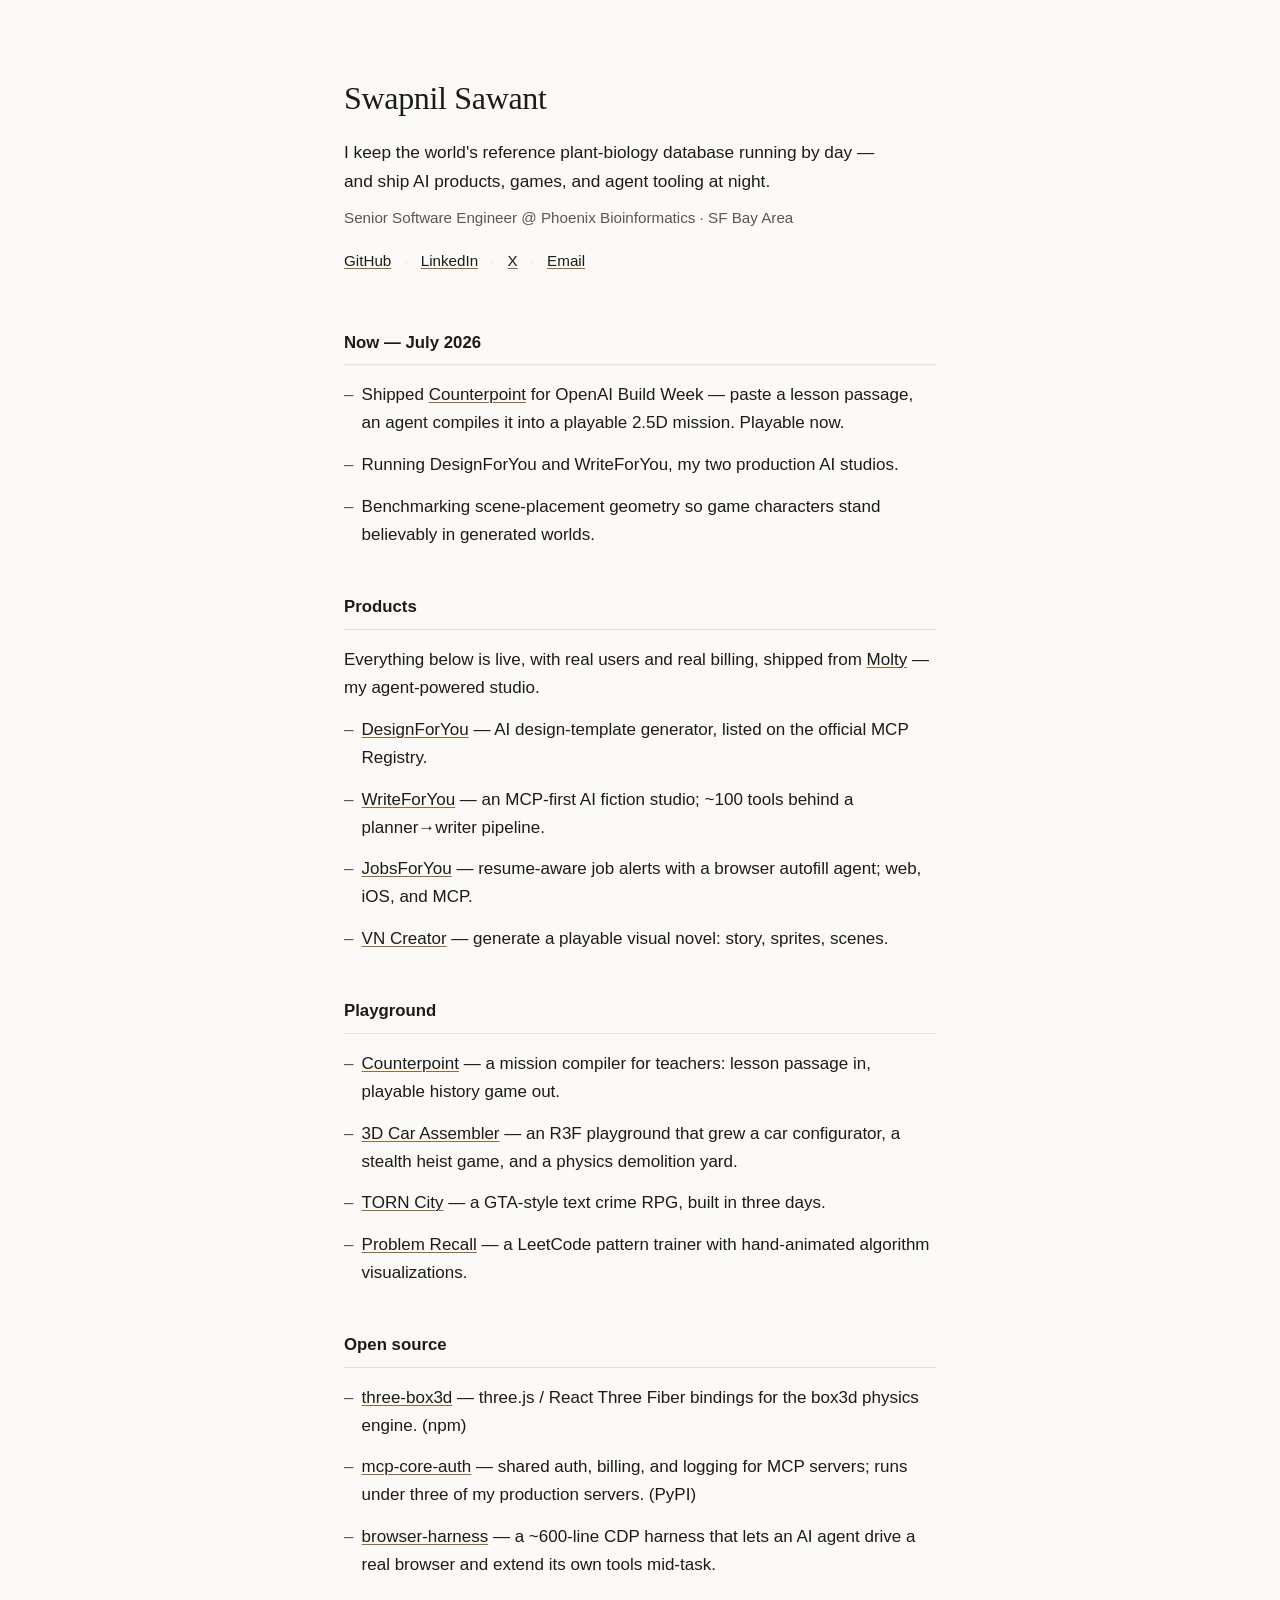
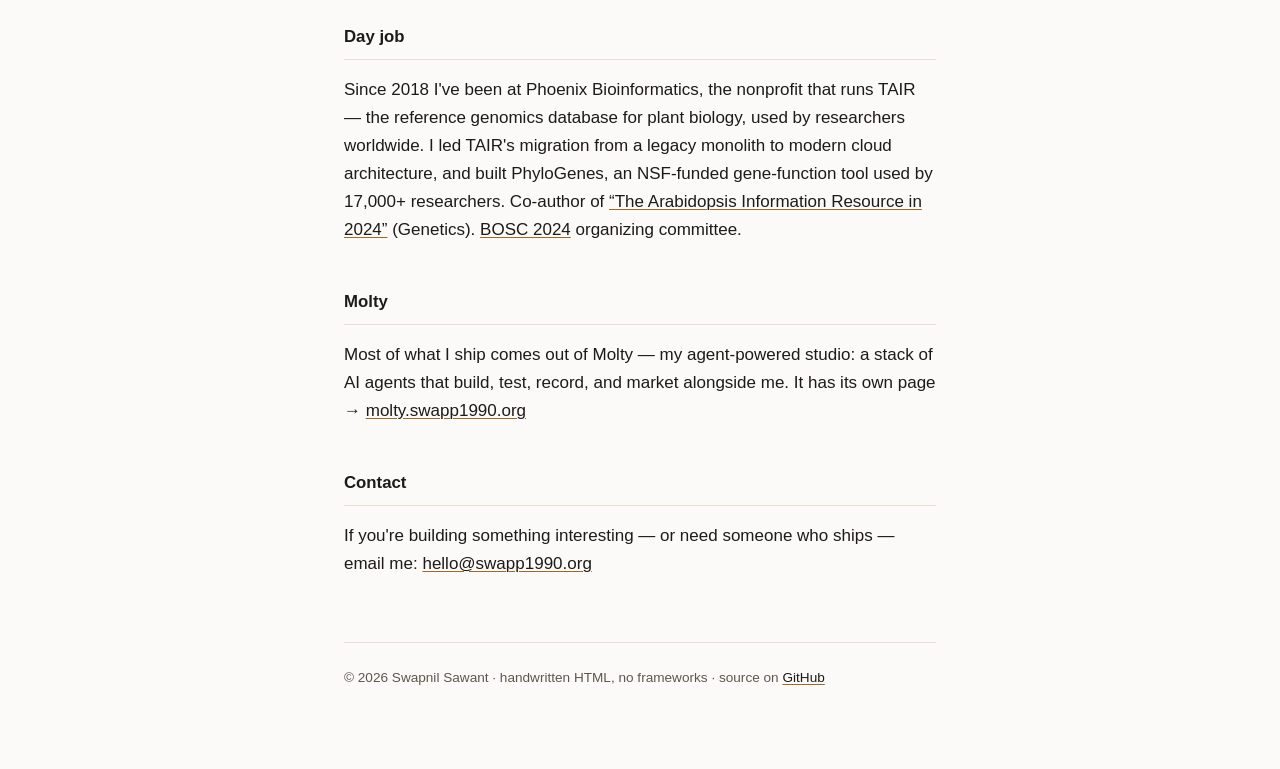
==== index.html @ c8819be8 "fill repo url" ====
<!DOCTYPE html>
<html lang="en">
<head>
<meta charset="UTF-8">
<meta name="viewport" content="width=device-width, initial-scale=1">
<title>Swapnil Sawant</title>
<meta name="description" content="Swapnil Sawant — Senior Software Engineer at Phoenix Bioinformatics. Ships AI products, games, and agent tooling at night.">
<link rel="icon" href="favicon.svg" type="image/svg+xml">
<link rel="stylesheet" href="style.css">
</head>
<body>
<div class="wrap">

<header>
  <h1>Swapnil Sawant</h1>
  <p class="tagline">I keep the world's reference plant-biology database running by day — and ship AI products, games, and agent tooling at night.</p>
  <p class="meta">Senior Software Engineer @ Phoenix Bioinformatics &middot; SF Bay Area</p>
  <nav class="links" aria-label="Profiles">
    <a href="https://github.com/swapp1990" target="_blank" rel="noopener">GitHub</a>
    <span class="sep">&middot;</span>
    <a href="https://linkedin.com/in/swapnil-sawant-b038b480" target="_blank" rel="noopener">LinkedIn</a>
    <span class="sep">&middot;</span>
    <a href="https://x.com/swapp19902" target="_blank" rel="noopener">X</a>
    <span class="sep">&middot;</span>
    <a href="mailto:hello@swapp1990.org">Email</a>
  </nav>
</header>

<main>

<section id="now">
  <h2>Now — July 2026</h2>
  <ul>
    <li>Shipped <a href="https://cars.swapp1990.org/codex/" target="_blank" rel="noopener">Counterpoint</a> for OpenAI Build Week — paste a lesson passage, an agent compiles it into a playable 2.5D mission. Playable now.</li>
    <li>Running DesignForYou and WriteForYou, my two production AI studios.</li>
    <li>Benchmarking scene-placement geometry so game characters stand believably in generated worlds.</li>
  </ul>
</section>

<section id="products">
  <h2>Products</h2>
  <p>Everything below is live, with real users and real billing, shipped from <a href="https://molty.swapp1990.org" target="_blank" rel="noopener">Molty</a> — my agent-powered studio.</p>
  <ul>
    <li><a href="https://designforyou.swapp1990.org" target="_blank" rel="noopener">DesignForYou</a> — AI design-template generator, listed on the official MCP Registry.</li>
    <li><a href="https://writer.swapp1990.org" target="_blank" rel="noopener">WriteForYou</a> — an MCP-first AI fiction studio; ~100 tools behind a planner&rarr;writer pipeline.</li>
    <li><a href="https://jobalerts.swapp1990.org" target="_blank" rel="noopener">JobsForYou</a> — resume-aware job alerts with a browser autofill agent; web, iOS, and MCP.</li>
    <li><a href="https://vncreator.swapp1990.org" target="_blank" rel="noopener">VN Creator</a> — generate a playable visual novel: story, sprites, scenes.</li>
  </ul>
</section>

<section id="playground">
  <h2>Playground</h2>
  <ul>
    <li><a href="https://cars.swapp1990.org/codex/" target="_blank" rel="noopener">Counterpoint</a> — a mission compiler for teachers: lesson passage in, playable history game out.</li>
    <li><a href="https://cars.swapp1990.org" target="_blank" rel="noopener">3D Car Assembler</a> — an R3F playground that grew a car configurator, a stealth heist game, and a physics demolition yard.</li>
    <li><a href="https://gta.swapp1990.org" target="_blank" rel="noopener">TORN City</a> — a GTA-style text crime RPG, built in three days.</li>
    <li><a href="https://leetcode.swapp1990.org" target="_blank" rel="noopener">Problem Recall</a> — a LeetCode pattern trainer with hand-animated algorithm visualizations.</li>
  </ul>
</section>

<section id="open-source">
  <h2>Open source</h2>
  <ul>
    <li><a href="https://www.npmjs.com/package/three-box3d" target="_blank" rel="noopener">three-box3d</a> — three.js / React Three Fiber bindings for the box3d physics engine. (npm)</li>
    <li><a href="https://pypi.org/project/mcp-core-auth/" target="_blank" rel="noopener">mcp-core-auth</a> — shared auth, billing, and logging for MCP servers; runs under three of my production servers. (PyPI)</li>
    <li><a href="https://github.com/swapp1990/browser-harness" target="_blank" rel="noopener">browser-harness</a> — a ~600-line CDP harness that lets an AI agent drive a real browser and extend its own tools mid-task.</li>
  </ul>
</section>

<section id="day-job">
  <h2>Day job</h2>
  <p>Since 2018 I've been at Phoenix Bioinformatics, the nonprofit that runs TAIR — the reference genomics database for plant biology, used by researchers worldwide. I led TAIR's migration from a legacy monolith to modern cloud architecture, and built PhyloGenes, an NSF-funded gene-function tool used by 17,000+ researchers. Co-author of <a href="https://pmc.ncbi.nlm.nih.gov/articles/PMC11075553/" target="_blank" rel="noopener">&ldquo;The Arabidopsis Information Resource in 2024&rdquo;</a> (Genetics). <a href="https://www.open-bio.org/events/bosc-2024/" target="_blank" rel="noopener">BOSC 2024</a> organizing committee.</p>
</section>

<section id="molty">
  <h2>Molty</h2>
  <p>Most of what I ship comes out of Molty — my agent-powered studio: a stack of AI agents that build, test, record, and market alongside me. It has its own page &rarr; <a href="https://molty.swapp1990.org" target="_blank" rel="noopener">molty.swapp1990.org</a></p>
</section>

<section id="contact">
  <h2>Contact</h2>
  <p>If you're building something interesting — or need someone who ships — email me: <a href="mailto:hello@swapp1990.org">hello@swapp1990.org</a></p>
</section>

</main>

<footer>
  <p>&copy; 2026 Swapnil Sawant &middot; handwritten HTML, no frameworks &middot; source on <a href="https://github.com/swapp1990/swapp1990-site" target="_blank" rel="noopener">GitHub</a></p>
</footer>

</div>
</body>
</html>
---- style.css ----
:root {
  --bg: #fbfaf8;
  --fg: #1d1b18;
  --fg-muted: #5c574e;
  --accent: #9a6a2c;
  --border: #e5e0d8;
  --serif: "Iowan Old Style", "Palatino Linotype", Palatino, Georgia, "Times New Roman", serif;
  --sans: -apple-system, BlinkMacSystemFont, "Segoe UI", Roboto, Helvetica, Arial, sans-serif;
}

@media (prefers-color-scheme: dark) {
  :root {
    --bg: #16140f;
    --fg: #e9e4da;
    --fg-muted: #a49b8c;
    --accent: #d9a55d;
    --border: #322d24;
  }
}

* {
  box-sizing: border-box;
}

html {
  color-scheme: light dark;
}

body {
  margin: 0;
  background: var(--bg);
  color: var(--fg);
  font-family: var(--sans);
  font-size: 17px;
  line-height: 1.65;
  -webkit-font-smoothing: antialiased;
  text-rendering: optimizeLegibility;
}

.wrap {
  max-width: 40rem;
  margin: 0 auto;
  padding: 4.5rem 1.5rem 5rem;
}

header {
  margin-bottom: 3.5rem;
}

h1 {
  font-family: var(--serif);
  font-weight: 500;
  font-size: 2rem;
  letter-spacing: -0.01em;
  margin: 0 0 0.85rem;
}

.tagline {
  font-size: 1.08rem;
  color: var(--fg);
  margin: 0 0 0.6rem;
  max-width: 34rem;
}

.meta {
  color: var(--fg-muted);
  font-size: 0.95rem;
  margin: 0 0 1.1rem;
}

nav.links {
  font-size: 0.95rem;
}

nav.links .sep {
  color: var(--border);
  margin: 0 0.55em;
}

h2 {
  font-size: 1.05rem;
  font-weight: 600;
  margin: 0 0 1rem;
  padding-bottom: 0.5rem;
  border-bottom: 1px solid var(--border);
}

section {
  margin-bottom: 2.75rem;
}

section p {
  margin: 0 0 0.9rem;
}

section p:last-child {
  margin-bottom: 0;
}

ul {
  margin: 0;
  padding: 0;
  list-style: none;
}

li {
  margin-bottom: 0.85rem;
  padding-left: 1.1rem;
  position: relative;
}

li::before {
  content: "\2013";
  position: absolute;
  left: 0;
  color: var(--fg-muted);
}

li:last-child {
  margin-bottom: 0;
}

a {
  color: var(--fg);
  text-decoration: underline;
  text-decoration-color: var(--accent);
  text-decoration-thickness: 1px;
  text-underline-offset: 2px;
}

a:hover,
a:focus {
  color: var(--accent);
}

a.placeholder {
  color: var(--fg-muted);
  text-decoration: underline dashed var(--fg-muted);
  text-underline-offset: 2px;
  cursor: help;
}

a.placeholder:hover {
  color: var(--accent);
  text-decoration-color: var(--accent);
}

footer {
  margin-top: 4rem;
  padding-top: 1.5rem;
  border-top: 1px solid var(--border);
  color: var(--fg-muted);
  font-size: 0.85rem;
}

footer p {
  margin: 0;
}

@media (max-width: 480px) {
  .wrap {
    padding: 3rem 1.25rem 3.5rem;
  }
  h1 {
    font-size: 1.7rem;
  }
  body {
    font-size: 16px;
  }
}
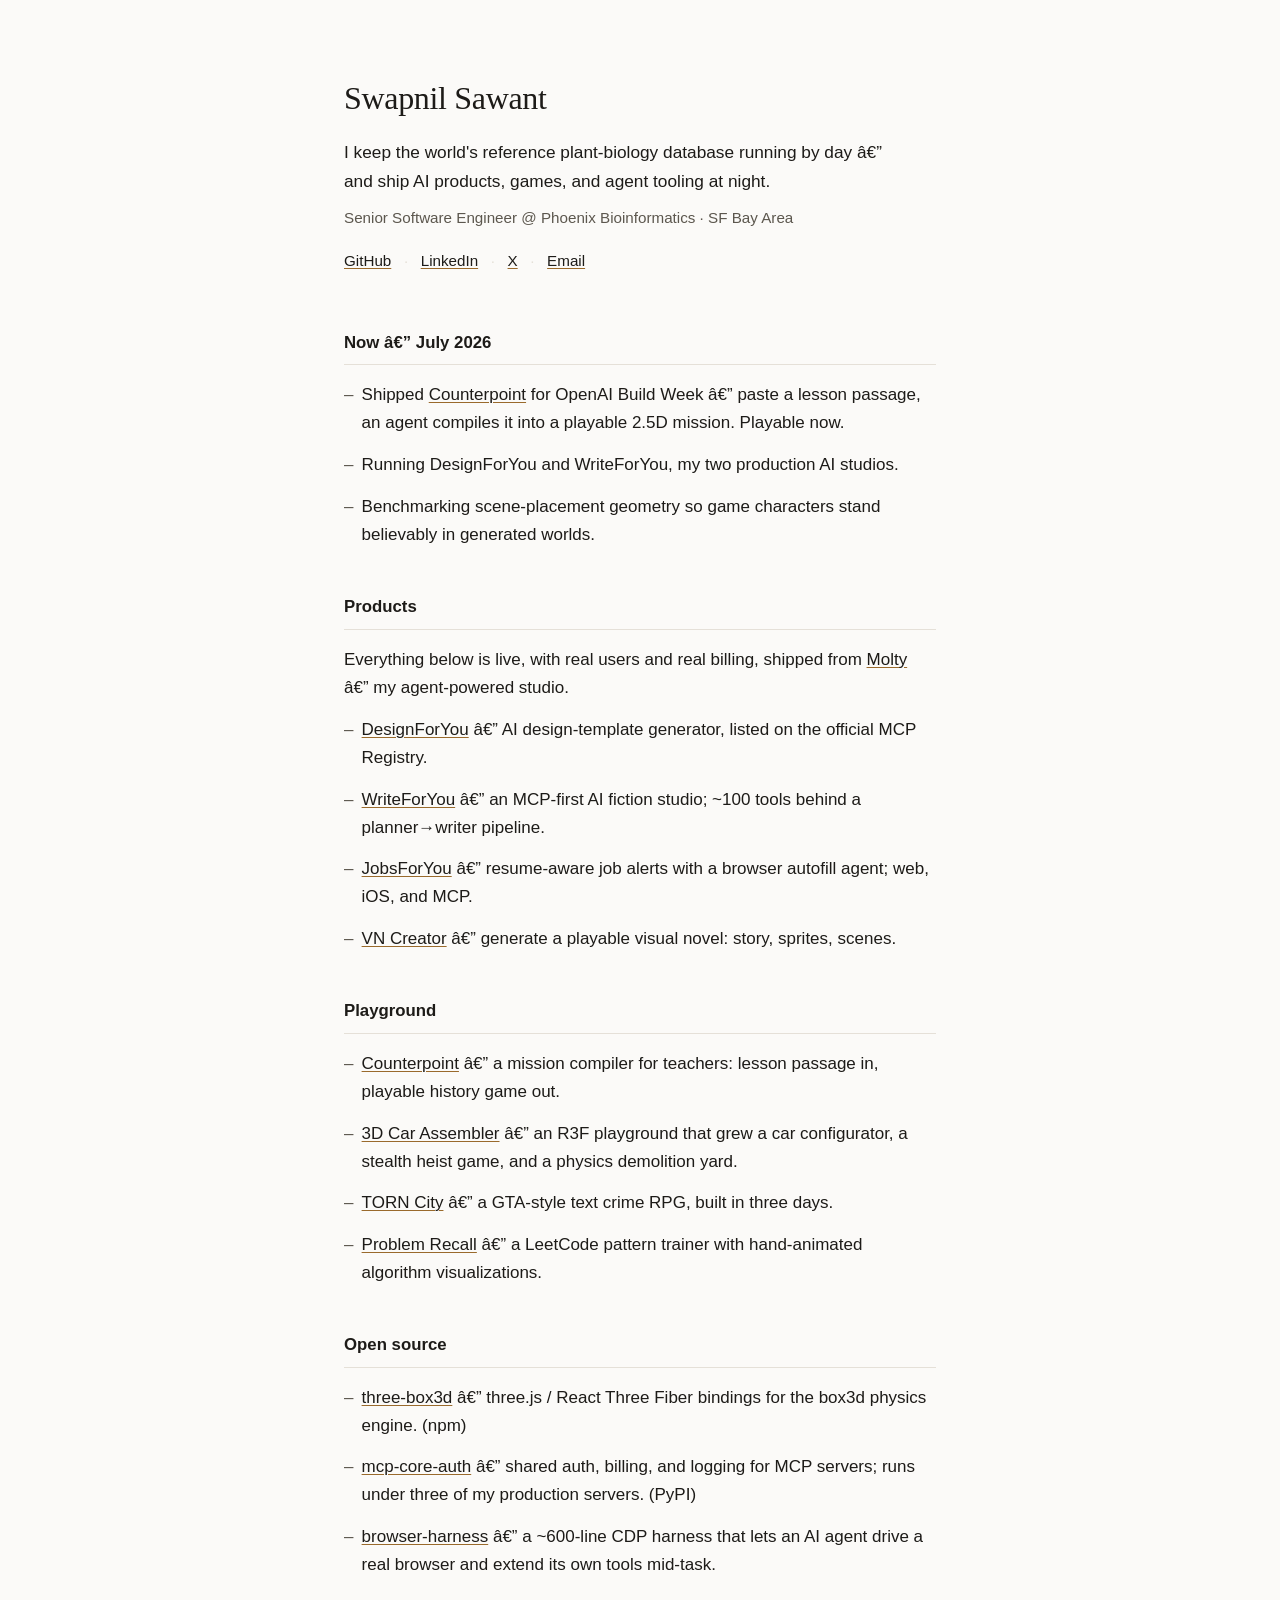
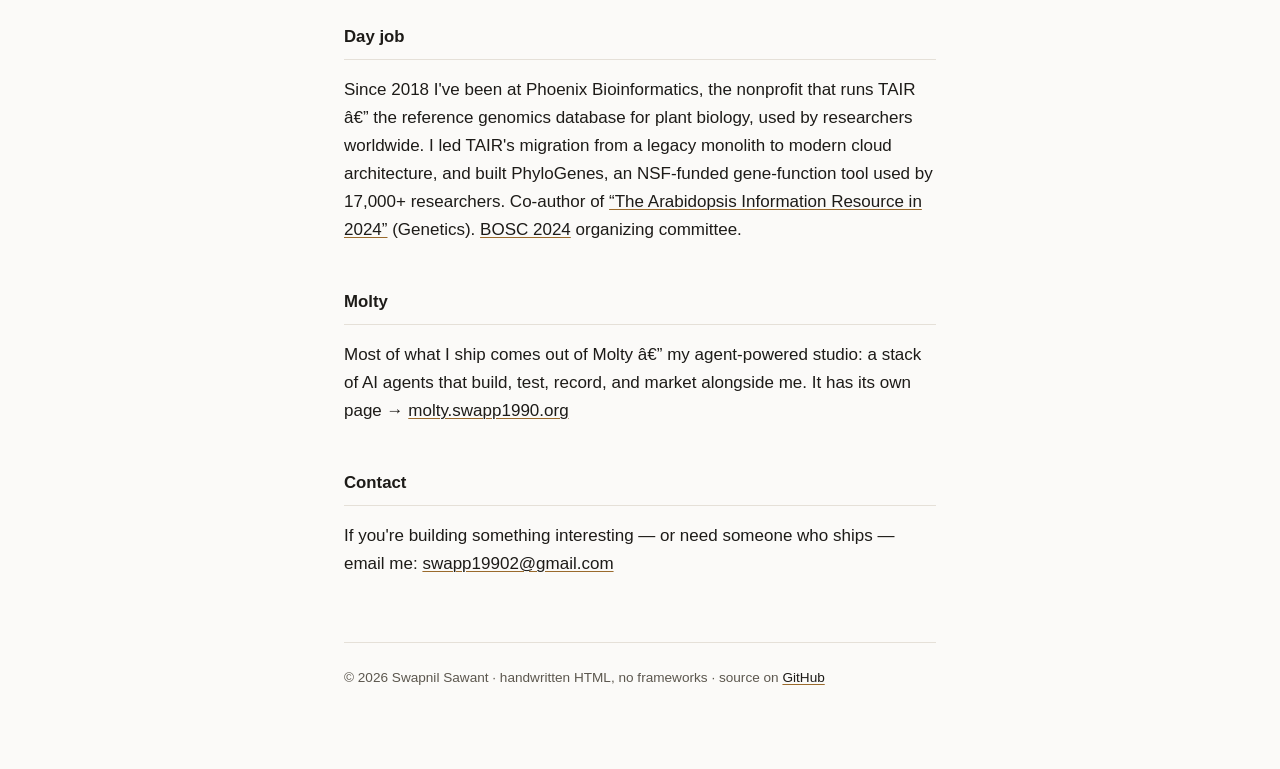
==== commit e3f03339: "fix: use reachable contact email swapp19902@gmail.com" ====
--- a/index.html
+++ b/index.html
@@ -4,7 +4,7 @@
 <meta charset="UTF-8">
 <meta name="viewport" content="width=device-width, initial-scale=1">
 <title>Swapnil Sawant</title>
-<meta name="description" content="Swapnil Sawant — Senior Software Engineer at Phoenix Bioinformatics. Ships AI products, games, and agent tooling at night.">
+<meta name="description" content="Swapnil Sawant â€” Senior Software Engineer at Phoenix Bioinformatics. Ships AI products, games, and agent tooling at night.">
 <link rel="icon" href="favicon.svg" type="image/svg+xml">
 <link rel="stylesheet" href="style.css">
 </head>
@@ -13,7 +13,7 @@
 
 <header>
   <h1>Swapnil Sawant</h1>
-  <p class="tagline">I keep the world's reference plant-biology database running by day — and ship AI products, games, and agent tooling at night.</p>
+  <p class="tagline">I keep the world's reference plant-biology database running by day â€” and ship AI products, games, and agent tooling at night.</p>
   <p class="meta">Senior Software Engineer @ Phoenix Bioinformatics &middot; SF Bay Area</p>
   <nav class="links" aria-label="Profiles">
     <a href="https://github.com/swapp1990" target="_blank" rel="noopener">GitHub</a>
@@ -22,16 +22,16 @@
     <span class="sep">&middot;</span>
     <a href="https://x.com/swapp19902" target="_blank" rel="noopener">X</a>
     <span class="sep">&middot;</span>
-    <a href="mailto:hello@swapp1990.org">Email</a>
+    <a href="mailto:swapp19902@gmail.com">Email</a>
   </nav>
 </header>
 
 <main>
 
 <section id="now">
-  <h2>Now — July 2026</h2>
-  <ul>
-    <li>Shipped <a href="https://cars.swapp1990.org/codex/" target="_blank" rel="noopener">Counterpoint</a> for OpenAI Build Week — paste a lesson passage, an agent compiles it into a playable 2.5D mission. Playable now.</li>
+  <h2>Now â€” July 2026</h2>
+  <ul>
+    <li>Shipped <a href="https://cars.swapp1990.org/codex/" target="_blank" rel="noopener">Counterpoint</a> for OpenAI Build Week â€” paste a lesson passage, an agent compiles it into a playable 2.5D mission. Playable now.</li>
     <li>Running DesignForYou and WriteForYou, my two production AI studios.</li>
     <li>Benchmarking scene-placement geometry so game characters stand believably in generated worlds.</li>
   </ul>
@@ -39,47 +39,47 @@
 
 <section id="products">
   <h2>Products</h2>
-  <p>Everything below is live, with real users and real billing, shipped from <a href="https://molty.swapp1990.org" target="_blank" rel="noopener">Molty</a> — my agent-powered studio.</p>
-  <ul>
-    <li><a href="https://designforyou.swapp1990.org" target="_blank" rel="noopener">DesignForYou</a> — AI design-template generator, listed on the official MCP Registry.</li>
-    <li><a href="https://writer.swapp1990.org" target="_blank" rel="noopener">WriteForYou</a> — an MCP-first AI fiction studio; ~100 tools behind a planner&rarr;writer pipeline.</li>
-    <li><a href="https://jobalerts.swapp1990.org" target="_blank" rel="noopener">JobsForYou</a> — resume-aware job alerts with a browser autofill agent; web, iOS, and MCP.</li>
-    <li><a href="https://vncreator.swapp1990.org" target="_blank" rel="noopener">VN Creator</a> — generate a playable visual novel: story, sprites, scenes.</li>
+  <p>Everything below is live, with real users and real billing, shipped from <a href="https://molty.swapp1990.org" target="_blank" rel="noopener">Molty</a> â€” my agent-powered studio.</p>
+  <ul>
+    <li><a href="https://designforyou.swapp1990.org" target="_blank" rel="noopener">DesignForYou</a> â€” AI design-template generator, listed on the official MCP Registry.</li>
+    <li><a href="https://writer.swapp1990.org" target="_blank" rel="noopener">WriteForYou</a> â€” an MCP-first AI fiction studio; ~100 tools behind a planner&rarr;writer pipeline.</li>
+    <li><a href="https://jobalerts.swapp1990.org" target="_blank" rel="noopener">JobsForYou</a> â€” resume-aware job alerts with a browser autofill agent; web, iOS, and MCP.</li>
+    <li><a href="https://vncreator.swapp1990.org" target="_blank" rel="noopener">VN Creator</a> â€” generate a playable visual novel: story, sprites, scenes.</li>
   </ul>
 </section>
 
 <section id="playground">
   <h2>Playground</h2>
   <ul>
-    <li><a href="https://cars.swapp1990.org/codex/" target="_blank" rel="noopener">Counterpoint</a> — a mission compiler for teachers: lesson passage in, playable history game out.</li>
-    <li><a href="https://cars.swapp1990.org" target="_blank" rel="noopener">3D Car Assembler</a> — an R3F playground that grew a car configurator, a stealth heist game, and a physics demolition yard.</li>
-    <li><a href="https://gta.swapp1990.org" target="_blank" rel="noopener">TORN City</a> — a GTA-style text crime RPG, built in three days.</li>
-    <li><a href="https://leetcode.swapp1990.org" target="_blank" rel="noopener">Problem Recall</a> — a LeetCode pattern trainer with hand-animated algorithm visualizations.</li>
+    <li><a href="https://cars.swapp1990.org/codex/" target="_blank" rel="noopener">Counterpoint</a> â€” a mission compiler for teachers: lesson passage in, playable history game out.</li>
+    <li><a href="https://cars.swapp1990.org" target="_blank" rel="noopener">3D Car Assembler</a> â€” an R3F playground that grew a car configurator, a stealth heist game, and a physics demolition yard.</li>
+    <li><a href="https://gta.swapp1990.org" target="_blank" rel="noopener">TORN City</a> â€” a GTA-style text crime RPG, built in three days.</li>
+    <li><a href="https://leetcode.swapp1990.org" target="_blank" rel="noopener">Problem Recall</a> â€” a LeetCode pattern trainer with hand-animated algorithm visualizations.</li>
   </ul>
 </section>
 
 <section id="open-source">
   <h2>Open source</h2>
   <ul>
-    <li><a href="https://www.npmjs.com/package/three-box3d" target="_blank" rel="noopener">three-box3d</a> — three.js / React Three Fiber bindings for the box3d physics engine. (npm)</li>
-    <li><a href="https://pypi.org/project/mcp-core-auth/" target="_blank" rel="noopener">mcp-core-auth</a> — shared auth, billing, and logging for MCP servers; runs under three of my production servers. (PyPI)</li>
-    <li><a href="https://github.com/swapp1990/browser-harness" target="_blank" rel="noopener">browser-harness</a> — a ~600-line CDP harness that lets an AI agent drive a real browser and extend its own tools mid-task.</li>
+    <li><a href="https://www.npmjs.com/package/three-box3d" target="_blank" rel="noopener">three-box3d</a> â€” three.js / React Three Fiber bindings for the box3d physics engine. (npm)</li>
+    <li><a href="https://pypi.org/project/mcp-core-auth/" target="_blank" rel="noopener">mcp-core-auth</a> â€” shared auth, billing, and logging for MCP servers; runs under three of my production servers. (PyPI)</li>
+    <li><a href="https://github.com/swapp1990/browser-harness" target="_blank" rel="noopener">browser-harness</a> â€” a ~600-line CDP harness that lets an AI agent drive a real browser and extend its own tools mid-task.</li>
   </ul>
 </section>
 
 <section id="day-job">
   <h2>Day job</h2>
-  <p>Since 2018 I've been at Phoenix Bioinformatics, the nonprofit that runs TAIR — the reference genomics database for plant biology, used by researchers worldwide. I led TAIR's migration from a legacy monolith to modern cloud architecture, and built PhyloGenes, an NSF-funded gene-function tool used by 17,000+ researchers. Co-author of <a href="https://pmc.ncbi.nlm.nih.gov/articles/PMC11075553/" target="_blank" rel="noopener">&ldquo;The Arabidopsis Information Resource in 2024&rdquo;</a> (Genetics). <a href="https://www.open-bio.org/events/bosc-2024/" target="_blank" rel="noopener">BOSC 2024</a> organizing committee.</p>
+  <p>Since 2018 I've been at Phoenix Bioinformatics, the nonprofit that runs TAIR â€” the reference genomics database for plant biology, used by researchers worldwide. I led TAIR's migration from a legacy monolith to modern cloud architecture, and built PhyloGenes, an NSF-funded gene-function tool used by 17,000+ researchers. Co-author of <a href="https://pmc.ncbi.nlm.nih.gov/articles/PMC11075553/" target="_blank" rel="noopener">&ldquo;The Arabidopsis Information Resource in 2024&rdquo;</a> (Genetics). <a href="https://www.open-bio.org/events/bosc-2024/" target="_blank" rel="noopener">BOSC 2024</a> organizing committee.</p>
 </section>
 
 <section id="molty">
   <h2>Molty</h2>
-  <p>Most of what I ship comes out of Molty — my agent-powered studio: a stack of AI agents that build, test, record, and market alongside me. It has its own page &rarr; <a href="https://molty.swapp1990.org" target="_blank" rel="noopener">molty.swapp1990.org</a></p>
+  <p>Most of what I ship comes out of Molty â€” my agent-powered studio: a stack of AI agents that build, test, record, and market alongside me. It has its own page &rarr; <a href="https://molty.swapp1990.org" target="_blank" rel="noopener">molty.swapp1990.org</a></p>
 </section>
 
 <section id="contact">
   <h2>Contact</h2>
-  <p>If you're building something interesting — or need someone who ships — email me: <a href="mailto:hello@swapp1990.org">hello@swapp1990.org</a></p>
+  <p>If you're building something interesting &mdash; or need someone who ships &mdash; email me: <a href="mailto:swapp19902@gmail.com">swapp19902@gmail.com</a></p>
 </section>
 
 </main>
@@ -89,5 +89,130 @@
 </footer>
 
 </div>
+<!--
+  SwapAnalytics beacon (page_view + product_click).
+  Twin copies live in:
+    - moltbot-web/landing/index.html  (appId molty)
+    - impressions-agency/mcp-server/article_render.py  (molty blog pages)
+    - swapp1990-site/index.html  (this file, appId swapp1990)
+  Endpoint: https://analytics.swapp1990.org/api/events
+-->
+<script>
+(function () {
+  var ENDPOINT = 'https://analytics.swapp1990.org/api/events';
+  var APP_ID = 'swapp1990';
+  var PROD_HOST = 'swapp1990.org';
+  var DEVICE_KEY = 'swapanalytics_device_id';
+
+  function uuid() {
+    try {
+      if (typeof crypto !== 'undefined' && typeof crypto.randomUUID === 'function') {
+        return crypto.randomUUID();
+      }
+    } catch (e) {}
+    return 'xxxxxxxx-xxxx-4xxx-yxxx-xxxxxxxxxxxx'.replace(/[xy]/g, function (c) {
+      var r = (Math.random() * 16) | 0;
+      var v = c === 'x' ? r : (r & 0x3) | 0x8;
+      return v.toString(16);
+    });
+  }
+
+  function getDeviceId() {
+    try {
+      var id = localStorage.getItem(DEVICE_KEY);
+      if (!id) {
+        id = uuid();
+        localStorage.setItem(DEVICE_KEY, id);
+      }
+      return id;
+    } catch (e) {
+      return uuid();
+    }
+  }
+
+  function environment() {
+    try {
+      // Preview/local/file:// report "development" so they never inflate the
+      // production snapshot (agency daily task counts production only).
+      return location.hostname === PROD_HOST ? 'production' : 'development';
+    } catch (e) {
+      return 'development';
+    }
+  }
+
+  function utmMeta() {
+    var out = {};
+    try {
+      var params = new URLSearchParams(location.search);
+      ['utm_source', 'utm_medium', 'utm_campaign', 'utm_content'].forEach(function (k) {
+        var v = params.get(k);
+        if (v) out[k] = v;
+      });
+    } catch (e) {}
+    return out;
+  }
+
+  function send(eventName, metadata) {
+    try {
+      var payload = {
+        appId: APP_ID,
+        eventName: eventName,
+        environment: environment(),
+        metadata: metadata || {},
+        deviceId: getDeviceId()
+      };
+      var body = JSON.stringify(payload);
+      if (typeof navigator !== 'undefined' && typeof navigator.sendBeacon === 'function') {
+        var blob = new Blob([body], { type: 'application/json' });
+        if (navigator.sendBeacon(ENDPOINT, blob)) return;
+      }
+      if (typeof fetch === 'function') {
+        fetch(ENDPOINT, {
+          method: 'POST',
+          headers: { 'Content-Type': 'application/json' },
+          body: body,
+          keepalive: true
+        }).catch(function () {});
+      }
+    } catch (e) {
+      /* analytics must never break the page */
+    }
+  }
+
+  try {
+    var meta = {
+      path: location.pathname,
+      referrer: document.referrer || null
+    };
+    var utm = utmMeta();
+    for (var k in utm) {
+      if (Object.prototype.hasOwnProperty.call(utm, k)) meta[k] = utm[k];
+    }
+    send('page_view', meta);
+  } catch (e) {}
+
+  try {
+    document.addEventListener('click', function (ev) {
+      try {
+        var el = ev.target;
+        while (el && el.tagName !== 'A') el = el.parentElement;
+        if (!el || !el.href) return;
+        var url;
+        try { url = new URL(el.href, location.href); } catch (err) { return; }
+        if (!url.hostname || url.hostname === location.hostname) return;
+        if (url.protocol !== 'http:' && url.protocol !== 'https:') return;
+        var text = (el.textContent || '').replace(/\s+/g, ' ').trim().slice(0, 60);
+        send('product_click', {
+          target_host: url.hostname,
+          target_url: url.href,
+          from_path: location.pathname,
+          text: text
+        });
+      } catch (err) {}
+    }, true);
+  } catch (e) {}
+})();
+</script>
 </body>
 </html>
+
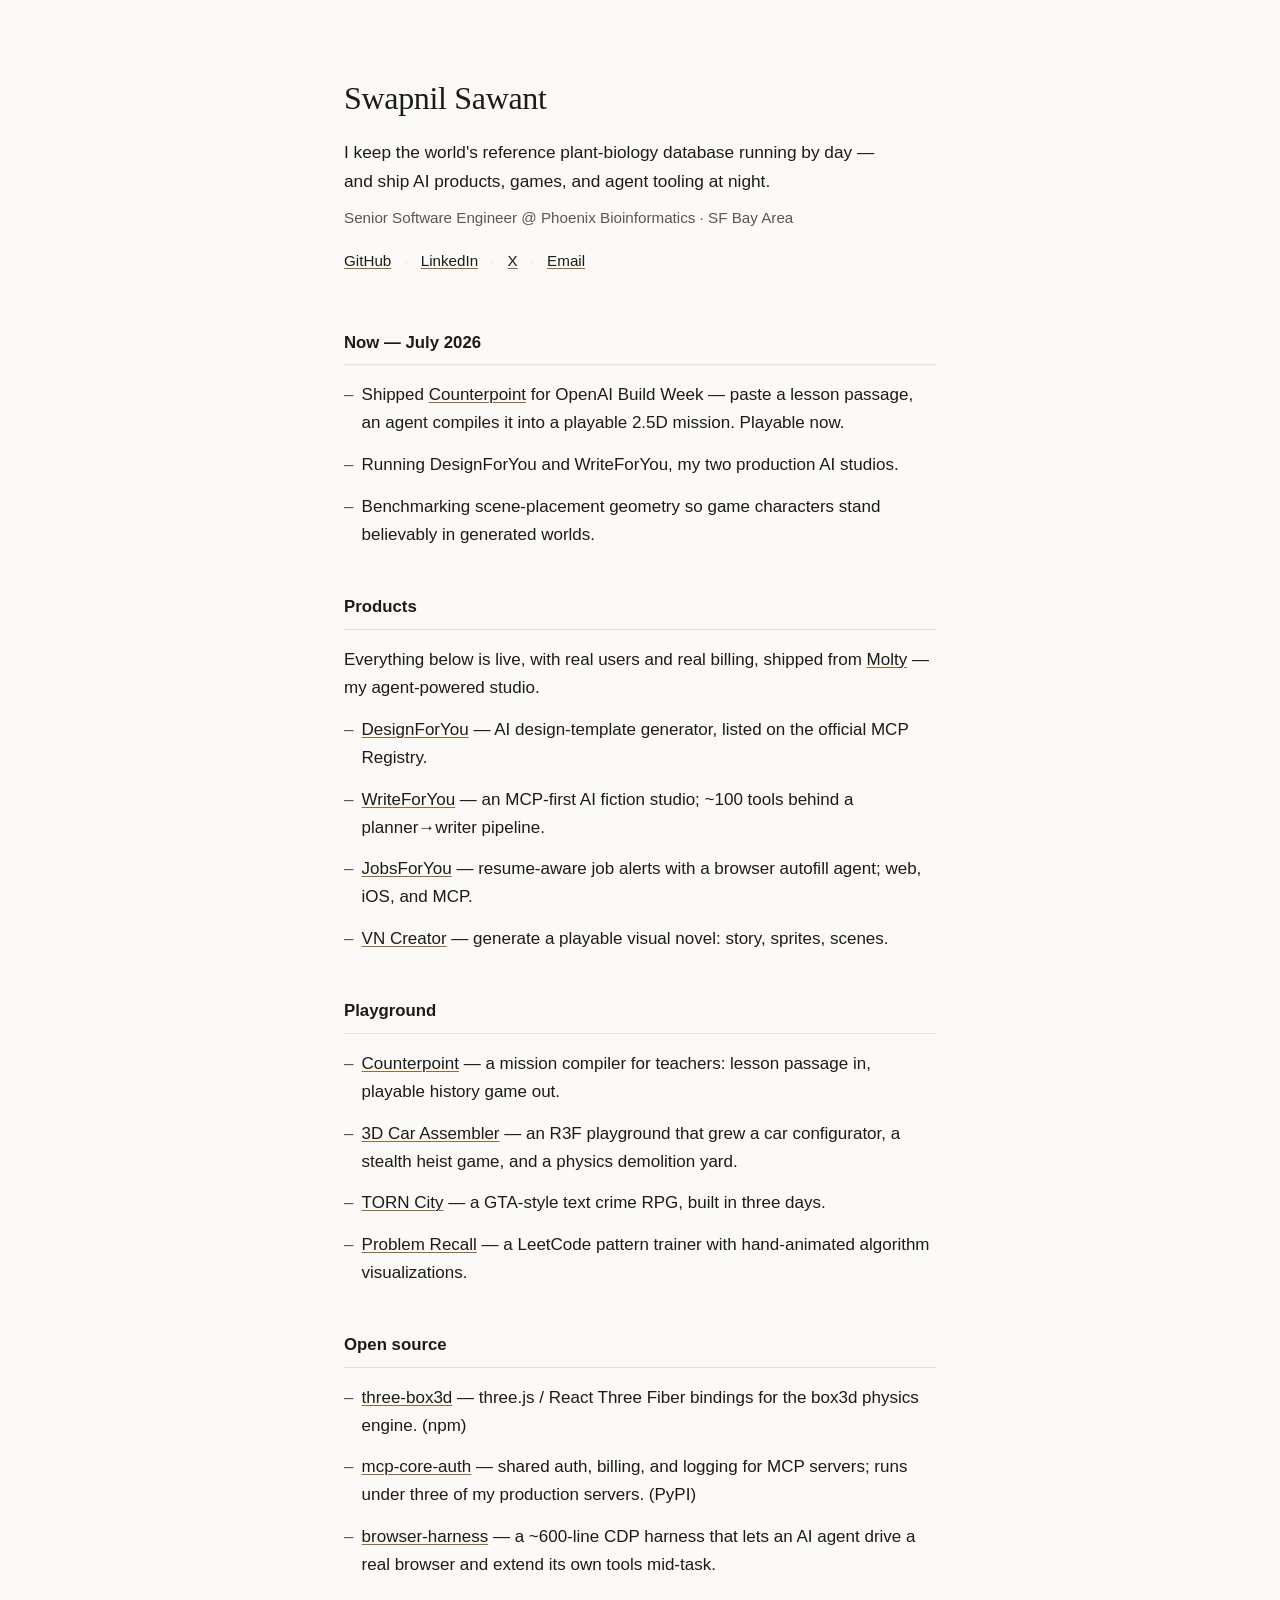
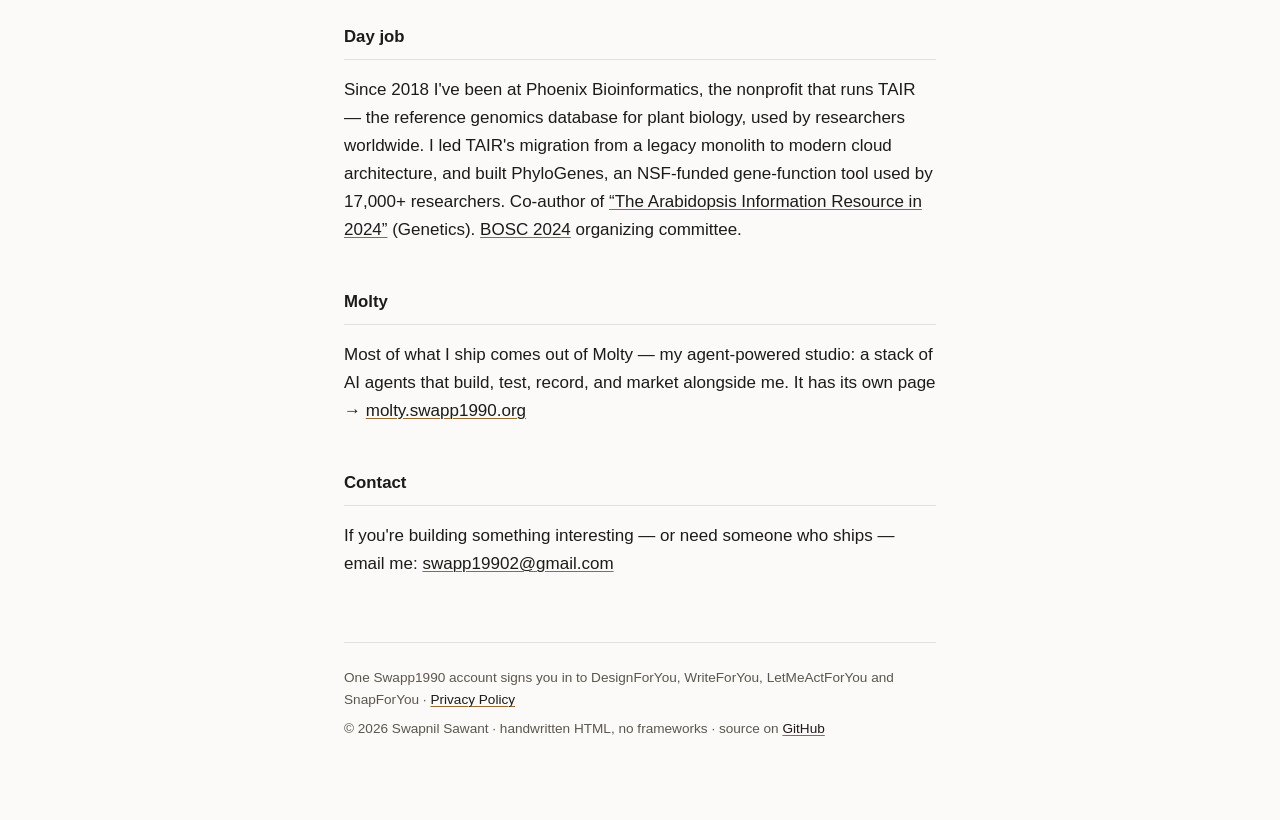
==== commit 92a2474d: "Add the Swapp1990 accounts privacy page and fix mojibake dashes. Google's OAuth brand verification f" ====
--- a/index.html
+++ b/index.html
@@ -4,7 +4,7 @@
 <meta charset="UTF-8">
 <meta name="viewport" content="width=device-width, initial-scale=1">
 <title>Swapnil Sawant</title>
-<meta name="description" content="Swapnil Sawant â€” Senior Software Engineer at Phoenix Bioinformatics. Ships AI products, games, and agent tooling at night.">
+<meta name="description" content="Swapnil Sawant — Senior Software Engineer at Phoenix Bioinformatics. Ships AI products, games, and agent tooling at night.">
 <link rel="icon" href="favicon.svg" type="image/svg+xml">
 <link rel="stylesheet" href="style.css">
 </head>
@@ -13,7 +13,7 @@
 
 <header>
   <h1>Swapnil Sawant</h1>
-  <p class="tagline">I keep the world's reference plant-biology database running by day â€” and ship AI products, games, and agent tooling at night.</p>
+  <p class="tagline">I keep the world's reference plant-biology database running by day — and ship AI products, games, and agent tooling at night.</p>
   <p class="meta">Senior Software Engineer @ Phoenix Bioinformatics &middot; SF Bay Area</p>
   <nav class="links" aria-label="Profiles">
     <a href="https://github.com/swapp1990" target="_blank" rel="noopener">GitHub</a>
@@ -29,9 +29,9 @@
 <main>
 
 <section id="now">
-  <h2>Now â€” July 2026</h2>
-  <ul>
-    <li>Shipped <a href="https://cars.swapp1990.org/codex/" target="_blank" rel="noopener">Counterpoint</a> for OpenAI Build Week â€” paste a lesson passage, an agent compiles it into a playable 2.5D mission. Playable now.</li>
+  <h2>Now — July 2026</h2>
+  <ul>
+    <li>Shipped <a href="https://cars.swapp1990.org/codex/" target="_blank" rel="noopener">Counterpoint</a> for OpenAI Build Week — paste a lesson passage, an agent compiles it into a playable 2.5D mission. Playable now.</li>
     <li>Running DesignForYou and WriteForYou, my two production AI studios.</li>
     <li>Benchmarking scene-placement geometry so game characters stand believably in generated worlds.</li>
   </ul>
@@ -39,42 +39,42 @@
 
 <section id="products">
   <h2>Products</h2>
-  <p>Everything below is live, with real users and real billing, shipped from <a href="https://molty.swapp1990.org" target="_blank" rel="noopener">Molty</a> â€” my agent-powered studio.</p>
-  <ul>
-    <li><a href="https://designforyou.swapp1990.org" target="_blank" rel="noopener">DesignForYou</a> â€” AI design-template generator, listed on the official MCP Registry.</li>
-    <li><a href="https://writer.swapp1990.org" target="_blank" rel="noopener">WriteForYou</a> â€” an MCP-first AI fiction studio; ~100 tools behind a planner&rarr;writer pipeline.</li>
-    <li><a href="https://jobalerts.swapp1990.org" target="_blank" rel="noopener">JobsForYou</a> â€” resume-aware job alerts with a browser autofill agent; web, iOS, and MCP.</li>
-    <li><a href="https://vncreator.swapp1990.org" target="_blank" rel="noopener">VN Creator</a> â€” generate a playable visual novel: story, sprites, scenes.</li>
+  <p>Everything below is live, with real users and real billing, shipped from <a href="https://molty.swapp1990.org" target="_blank" rel="noopener">Molty</a> — my agent-powered studio.</p>
+  <ul>
+    <li><a href="https://designforyou.swapp1990.org" target="_blank" rel="noopener">DesignForYou</a> — AI design-template generator, listed on the official MCP Registry.</li>
+    <li><a href="https://writer.swapp1990.org" target="_blank" rel="noopener">WriteForYou</a> — an MCP-first AI fiction studio; ~100 tools behind a planner&rarr;writer pipeline.</li>
+    <li><a href="https://jobalerts.swapp1990.org" target="_blank" rel="noopener">JobsForYou</a> — resume-aware job alerts with a browser autofill agent; web, iOS, and MCP.</li>
+    <li><a href="https://vncreator.swapp1990.org" target="_blank" rel="noopener">VN Creator</a> — generate a playable visual novel: story, sprites, scenes.</li>
   </ul>
 </section>
 
 <section id="playground">
   <h2>Playground</h2>
   <ul>
-    <li><a href="https://cars.swapp1990.org/codex/" target="_blank" rel="noopener">Counterpoint</a> â€” a mission compiler for teachers: lesson passage in, playable history game out.</li>
-    <li><a href="https://cars.swapp1990.org" target="_blank" rel="noopener">3D Car Assembler</a> â€” an R3F playground that grew a car configurator, a stealth heist game, and a physics demolition yard.</li>
-    <li><a href="https://gta.swapp1990.org" target="_blank" rel="noopener">TORN City</a> â€” a GTA-style text crime RPG, built in three days.</li>
-    <li><a href="https://leetcode.swapp1990.org" target="_blank" rel="noopener">Problem Recall</a> â€” a LeetCode pattern trainer with hand-animated algorithm visualizations.</li>
+    <li><a href="https://cars.swapp1990.org/codex/" target="_blank" rel="noopener">Counterpoint</a> — a mission compiler for teachers: lesson passage in, playable history game out.</li>
+    <li><a href="https://cars.swapp1990.org" target="_blank" rel="noopener">3D Car Assembler</a> — an R3F playground that grew a car configurator, a stealth heist game, and a physics demolition yard.</li>
+    <li><a href="https://gta.swapp1990.org" target="_blank" rel="noopener">TORN City</a> — a GTA-style text crime RPG, built in three days.</li>
+    <li><a href="https://leetcode.swapp1990.org" target="_blank" rel="noopener">Problem Recall</a> — a LeetCode pattern trainer with hand-animated algorithm visualizations.</li>
   </ul>
 </section>
 
 <section id="open-source">
   <h2>Open source</h2>
   <ul>
-    <li><a href="https://www.npmjs.com/package/three-box3d" target="_blank" rel="noopener">three-box3d</a> â€” three.js / React Three Fiber bindings for the box3d physics engine. (npm)</li>
-    <li><a href="https://pypi.org/project/mcp-core-auth/" target="_blank" rel="noopener">mcp-core-auth</a> â€” shared auth, billing, and logging for MCP servers; runs under three of my production servers. (PyPI)</li>
-    <li><a href="https://github.com/swapp1990/browser-harness" target="_blank" rel="noopener">browser-harness</a> â€” a ~600-line CDP harness that lets an AI agent drive a real browser and extend its own tools mid-task.</li>
+    <li><a href="https://www.npmjs.com/package/three-box3d" target="_blank" rel="noopener">three-box3d</a> — three.js / React Three Fiber bindings for the box3d physics engine. (npm)</li>
+    <li><a href="https://pypi.org/project/mcp-core-auth/" target="_blank" rel="noopener">mcp-core-auth</a> — shared auth, billing, and logging for MCP servers; runs under three of my production servers. (PyPI)</li>
+    <li><a href="https://github.com/swapp1990/browser-harness" target="_blank" rel="noopener">browser-harness</a> — a ~600-line CDP harness that lets an AI agent drive a real browser and extend its own tools mid-task.</li>
   </ul>
 </section>
 
 <section id="day-job">
   <h2>Day job</h2>
-  <p>Since 2018 I've been at Phoenix Bioinformatics, the nonprofit that runs TAIR â€” the reference genomics database for plant biology, used by researchers worldwide. I led TAIR's migration from a legacy monolith to modern cloud architecture, and built PhyloGenes, an NSF-funded gene-function tool used by 17,000+ researchers. Co-author of <a href="https://pmc.ncbi.nlm.nih.gov/articles/PMC11075553/" target="_blank" rel="noopener">&ldquo;The Arabidopsis Information Resource in 2024&rdquo;</a> (Genetics). <a href="https://www.open-bio.org/events/bosc-2024/" target="_blank" rel="noopener">BOSC 2024</a> organizing committee.</p>
+  <p>Since 2018 I've been at Phoenix Bioinformatics, the nonprofit that runs TAIR — the reference genomics database for plant biology, used by researchers worldwide. I led TAIR's migration from a legacy monolith to modern cloud architecture, and built PhyloGenes, an NSF-funded gene-function tool used by 17,000+ researchers. Co-author of <a href="https://pmc.ncbi.nlm.nih.gov/articles/PMC11075553/" target="_blank" rel="noopener">&ldquo;The Arabidopsis Information Resource in 2024&rdquo;</a> (Genetics). <a href="https://www.open-bio.org/events/bosc-2024/" target="_blank" rel="noopener">BOSC 2024</a> organizing committee.</p>
 </section>
 
 <section id="molty">
   <h2>Molty</h2>
-  <p>Most of what I ship comes out of Molty â€” my agent-powered studio: a stack of AI agents that build, test, record, and market alongside me. It has its own page &rarr; <a href="https://molty.swapp1990.org" target="_blank" rel="noopener">molty.swapp1990.org</a></p>
+  <p>Most of what I ship comes out of Molty — my agent-powered studio: a stack of AI agents that build, test, record, and market alongside me. It has its own page &rarr; <a href="https://molty.swapp1990.org" target="_blank" rel="noopener">molty.swapp1990.org</a></p>
 </section>
 
 <section id="contact">
@@ -85,6 +85,7 @@
 </main>
 
 <footer>
+  <p>One Swapp1990 account signs you in to DesignForYou, WriteForYou, LetMeActForYou and SnapForYou &middot; <a href="/privacy/">Privacy Policy</a></p>
   <p>&copy; 2026 Swapnil Sawant &middot; handwritten HTML, no frameworks &middot; source on <a href="https://github.com/swapp1990/swapp1990-site" target="_blank" rel="noopener">GitHub</a></p>
 </footer>
 
--- a/style.css
+++ b/style.css
@@ -157,6 +157,14 @@
   margin: 0;
 }
 
+footer p + p {
+  margin-top: 0.4rem;
+}
+
+code {
+  font-size: 0.9em;
+}
+
 @media (max-width: 480px) {
   .wrap {
     padding: 3rem 1.25rem 3.5rem;
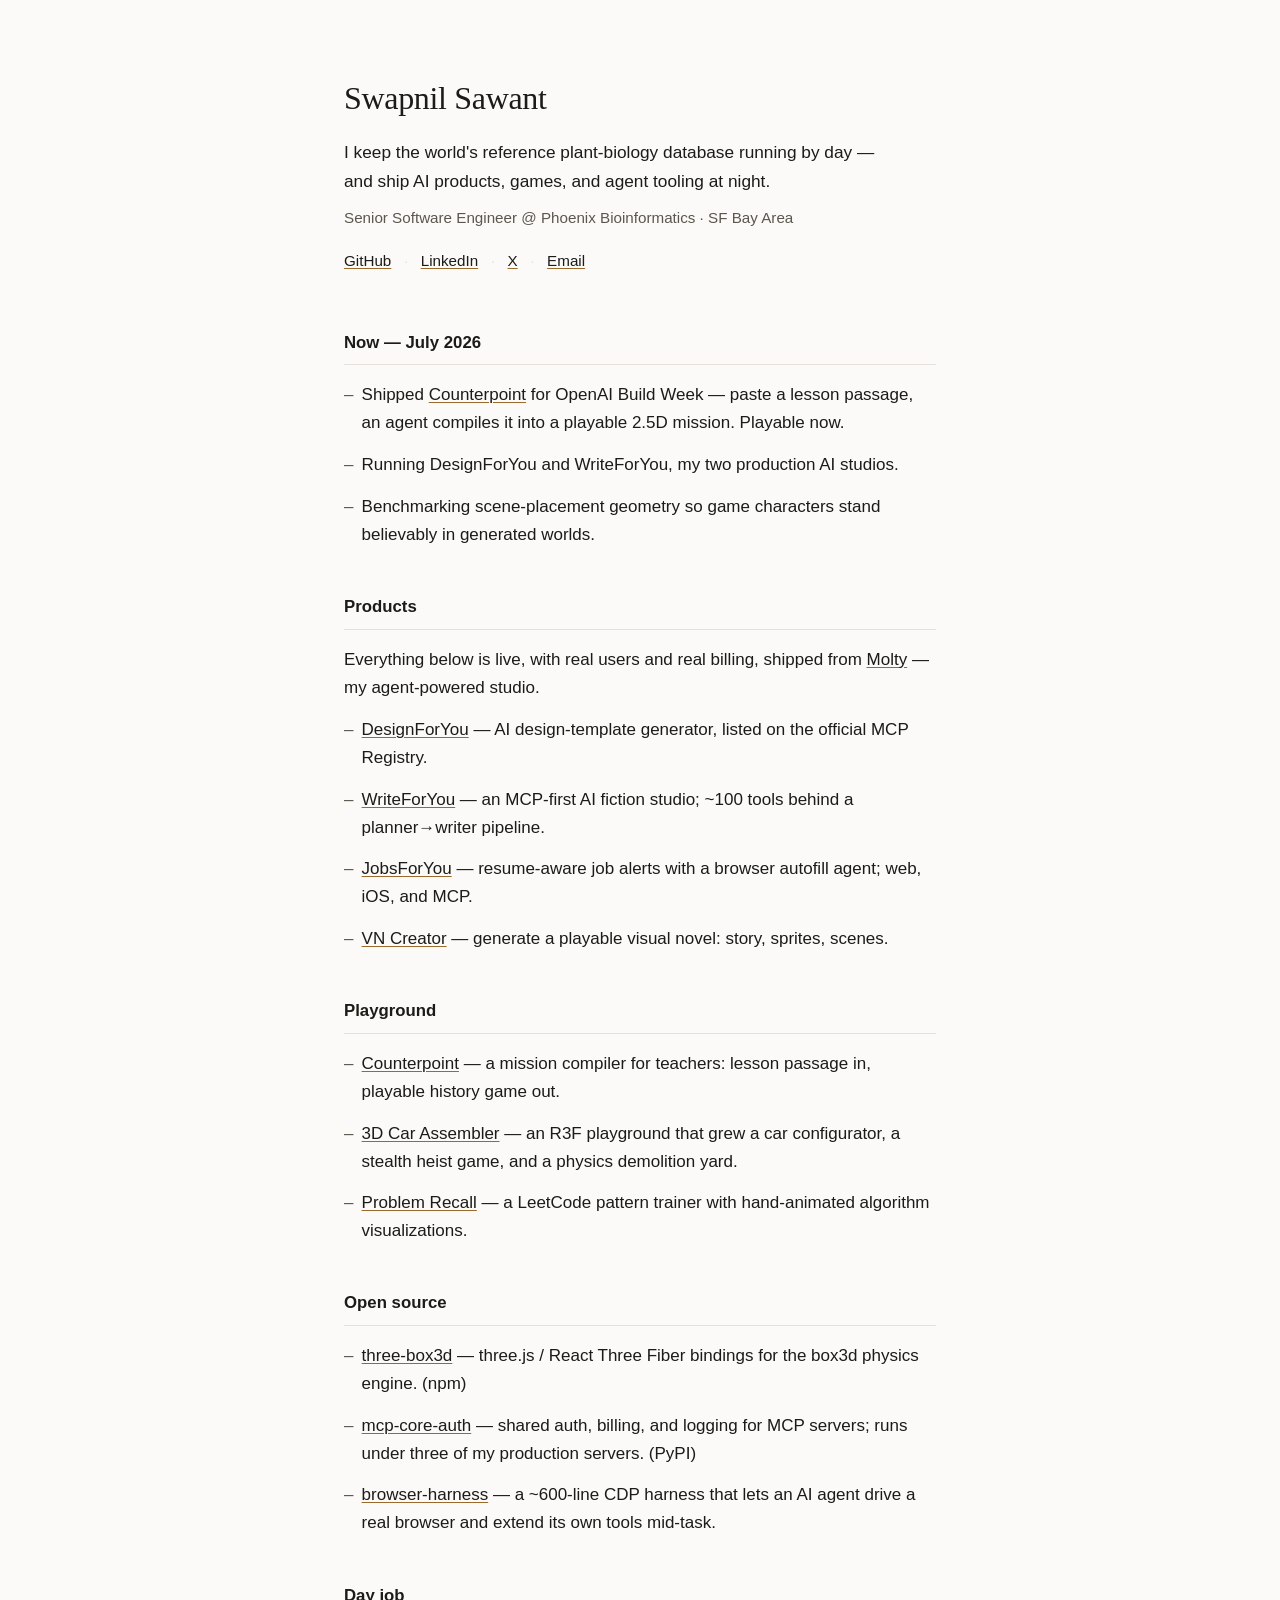
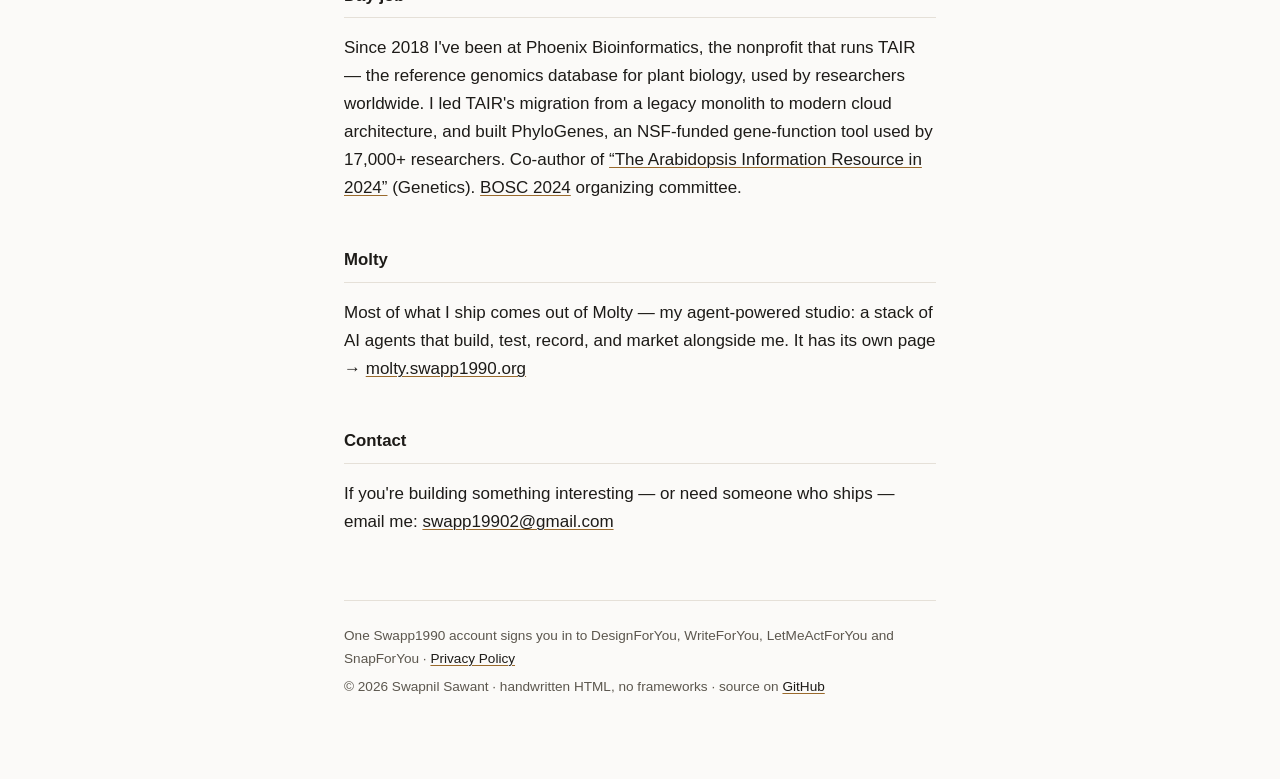
==== commit b1be7c43: "seo1: add robots.txt and sitemap.xml, remove dead TORN City (gta) link" ====
--- a/index.html
+++ b/index.html
@@ -53,7 +53,6 @@
   <ul>
     <li><a href="https://cars.swapp1990.org/codex/" target="_blank" rel="noopener">Counterpoint</a> — a mission compiler for teachers: lesson passage in, playable history game out.</li>
     <li><a href="https://cars.swapp1990.org" target="_blank" rel="noopener">3D Car Assembler</a> — an R3F playground that grew a car configurator, a stealth heist game, and a physics demolition yard.</li>
-    <li><a href="https://gta.swapp1990.org" target="_blank" rel="noopener">TORN City</a> — a GTA-style text crime RPG, built in three days.</li>
     <li><a href="https://leetcode.swapp1990.org" target="_blank" rel="noopener">Problem Recall</a> — a LeetCode pattern trainer with hand-animated algorithm visualizations.</li>
   </ul>
 </section>
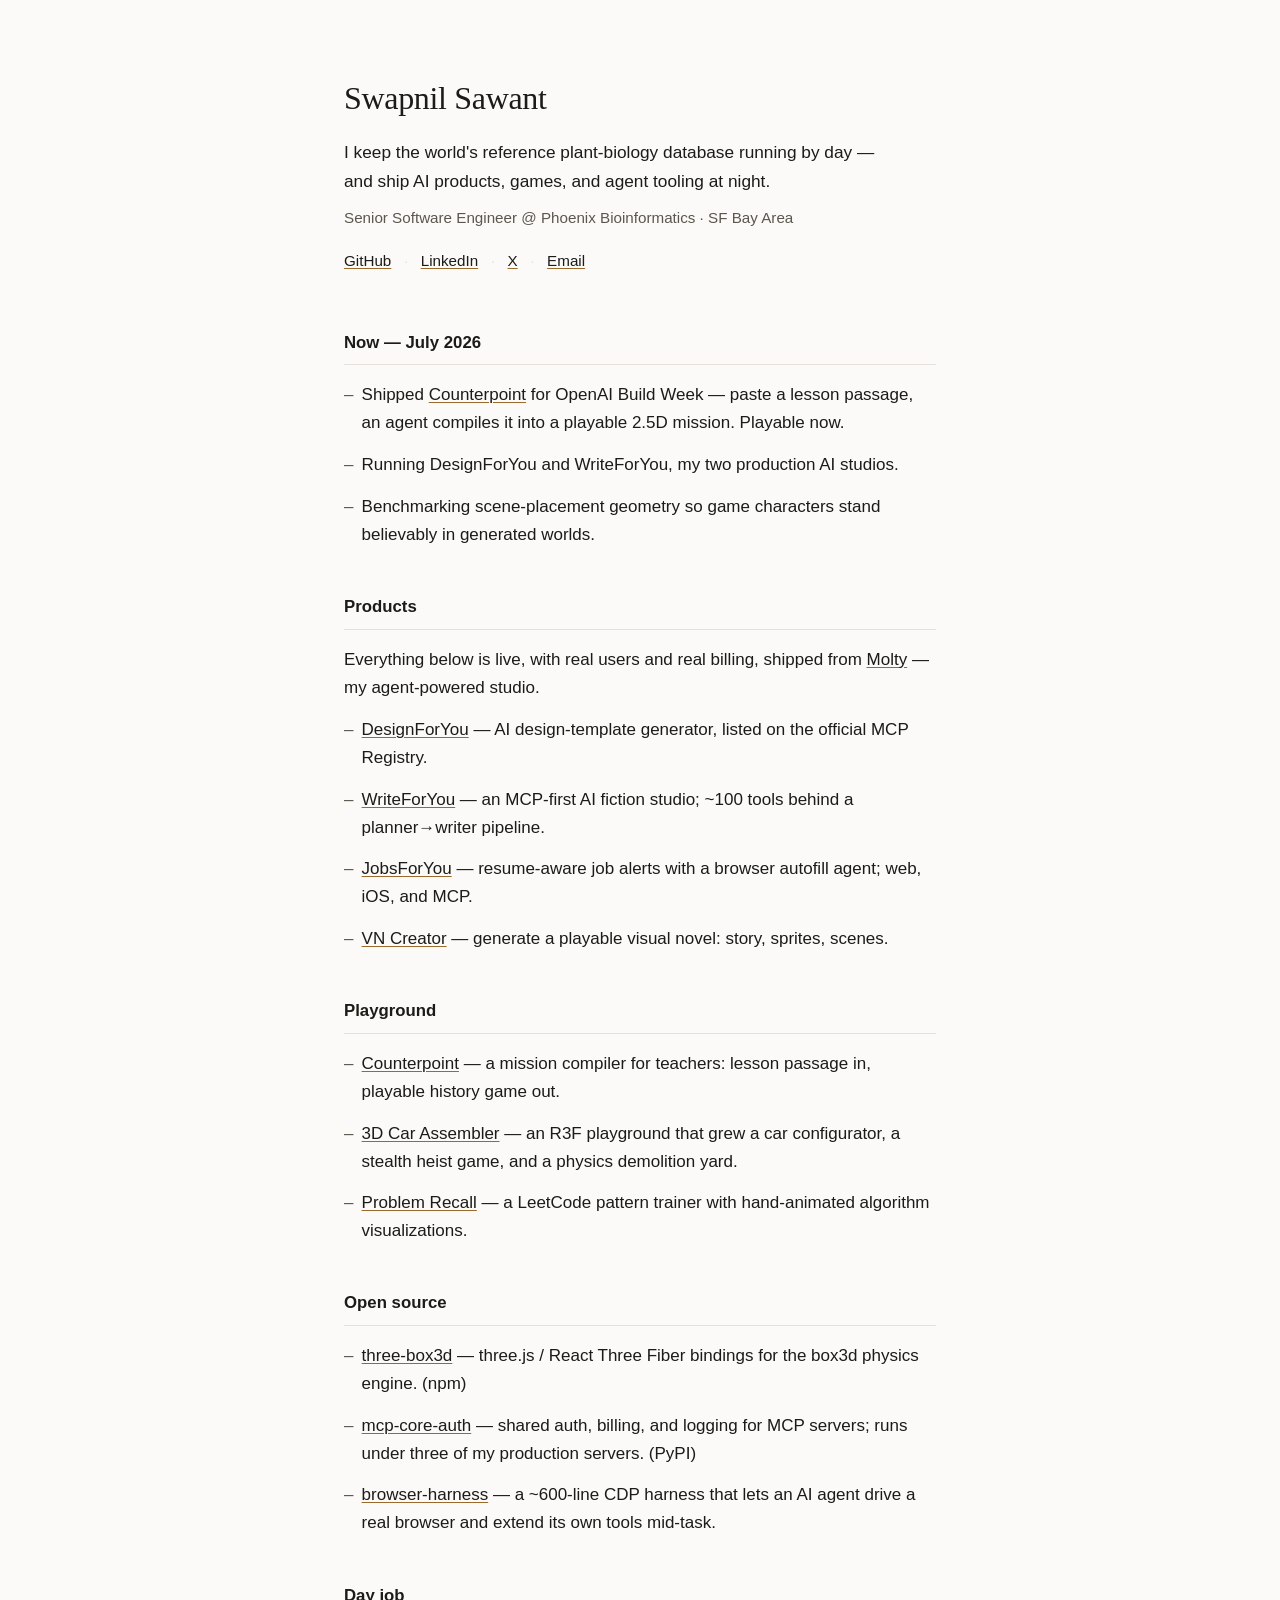
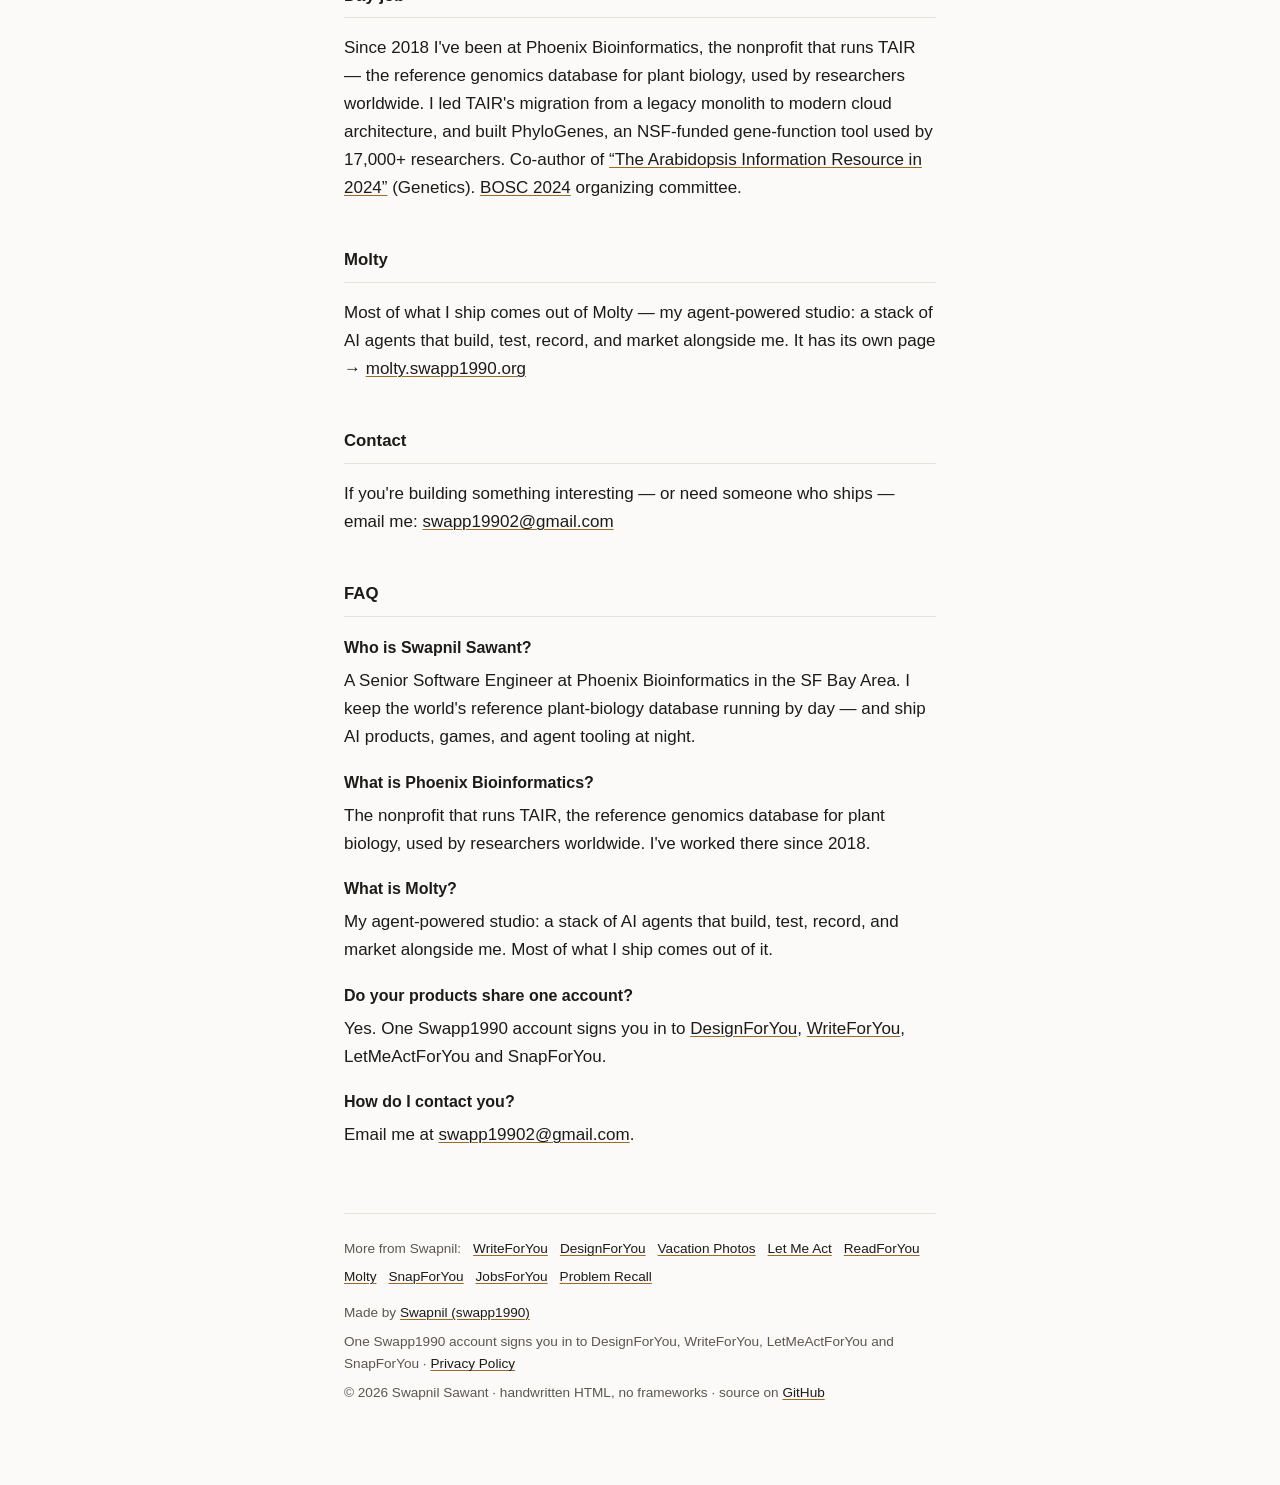
==== commit 308f952a: "seo2: add canonical, Person/FAQ JSON-LD, FAQ section, and sister-site footer Give the home page a ca" ====
--- a/index.html
+++ b/index.html
@@ -5,8 +5,15 @@
 <meta name="viewport" content="width=device-width, initial-scale=1">
 <title>Swapnil Sawant</title>
 <meta name="description" content="Swapnil Sawant — Senior Software Engineer at Phoenix Bioinformatics. Ships AI products, games, and agent tooling at night.">
+<link rel="canonical" href="https://swapp1990.org/">
 <link rel="icon" href="favicon.svg" type="image/svg+xml">
 <link rel="stylesheet" href="style.css">
+<script type="application/ld+json">
+{"@context":"https://schema.org","@type":"Person","name":"Swapnil Sawant","alternateName":"swapp1990","url":"https://swapp1990.org/","jobTitle":"Senior Software Engineer","worksFor":{"@type":"Organization","name":"Phoenix Bioinformatics"},"homeLocation":{"@type":"Place","name":"SF Bay Area"},"sameAs":["https://github.com/swapp1990","https://linkedin.com/in/swapnil-sawant-b038b480","https://x.com/swapp19902"]}
+</script>
+<script type="application/ld+json">
+{"@context":"https://schema.org","@type":"FAQPage","mainEntity":[{"@type":"Question","name":"Who is Swapnil Sawant?","acceptedAnswer":{"@type":"Answer","text":"A Senior Software Engineer at Phoenix Bioinformatics in the SF Bay Area. I keep the world's reference plant-biology database running by day — and ship AI products, games, and agent tooling at night."}},{"@type":"Question","name":"What is Phoenix Bioinformatics?","acceptedAnswer":{"@type":"Answer","text":"The nonprofit that runs TAIR, the reference genomics database for plant biology, used by researchers worldwide. I've worked there since 2018."}},{"@type":"Question","name":"What is Molty?","acceptedAnswer":{"@type":"Answer","text":"My agent-powered studio: a stack of AI agents that build, test, record, and market alongside me. Most of what I ship comes out of it."}},{"@type":"Question","name":"Do your products share one account?","acceptedAnswer":{"@type":"Answer","text":"Yes. One Swapp1990 account signs you in to DesignForYou, WriteForYou, LetMeActForYou and SnapForYou."}},{"@type":"Question","name":"How do I contact you?","acceptedAnswer":{"@type":"Answer","text":"Email me at swapp19902@gmail.com."}}]}
+</script>
 </head>
 <body>
 <div class="wrap">
@@ -81,9 +88,36 @@
   <p>If you're building something interesting &mdash; or need someone who ships &mdash; email me: <a href="mailto:swapp19902@gmail.com">swapp19902@gmail.com</a></p>
 </section>
 
+<section id="faq">
+  <h2>FAQ</h2>
+  <h3>Who is Swapnil Sawant?</h3>
+  <p>A Senior Software Engineer at Phoenix Bioinformatics in the SF Bay Area. I keep the world's reference plant-biology database running by day — and ship AI products, games, and agent tooling at night.</p>
+  <h3>What is Phoenix Bioinformatics?</h3>
+  <p>The nonprofit that runs TAIR, the reference genomics database for plant biology, used by researchers worldwide. I've worked there since 2018.</p>
+  <h3>What is Molty?</h3>
+  <p>My agent-powered studio: a stack of AI agents that build, test, record, and market alongside me. Most of what I ship comes out of it.</p>
+  <h3>Do your products share one account?</h3>
+  <p>Yes. One Swapp1990 account signs you in to <a href="https://designforyou.swapp1990.org" target="_blank" rel="noopener">DesignForYou</a>, <a href="https://writer.swapp1990.org" target="_blank" rel="noopener">WriteForYou</a>, LetMeActForYou and SnapForYou.</p>
+  <h3>How do I contact you?</h3>
+  <p>Email me at <a href="mailto:swapp19902@gmail.com">swapp19902@gmail.com</a>.</p>
+</section>
+
 </main>
 
 <footer>
+  <nav class="sister-sites" aria-label="More from Swapnil">
+    <span>More from Swapnil:</span>
+    <a href="https://writer.swapp1990.org/">WriteForYou</a>
+    <a href="https://designforyou.swapp1990.org/">DesignForYou</a>
+    <a href="https://vacationphotos.swapp1990.org/">Vacation Photos</a>
+    <a href="https://actforyou.swapp1990.org/">Let Me Act</a>
+    <a href="https://readforyou.swapp1990.org/">ReadForYou</a>
+    <a href="https://molty.swapp1990.org/">Molty</a>
+    <a href="https://snapforyou.swapp1990.org/">SnapForYou</a>
+    <a href="https://jobalerts.swapp1990.org/">JobsForYou</a>
+    <a href="https://leetcode.swapp1990.org/">Problem Recall</a>
+  </nav>
+  <p>Made by <a href="https://swapp1990.org/">Swapnil (swapp1990)</a></p>
   <p>One Swapp1990 account signs you in to DesignForYou, WriteForYou, LetMeActForYou and SnapForYou &middot; <a href="/privacy/">Privacy Policy</a></p>
   <p>&copy; 2026 Swapnil Sawant &middot; handwritten HTML, no frameworks &middot; source on <a href="https://github.com/swapp1990/swapp1990-site" target="_blank" rel="noopener">GitHub</a></p>
 </footer>
--- a/style.css
+++ b/style.css
@@ -176,3 +176,18 @@
     font-size: 16px;
   }
 }
+
+#faq h3 {
+  font-size: 1rem;
+  font-weight: 600;
+  margin: 1.15rem 0 0.35rem;
+}
+
+.sister-sites {
+  display: flex;
+  flex-wrap: wrap;
+  align-items: baseline;
+  gap: 0.35rem 0.75rem;
+  margin: 0 0 0.85rem;
+  color: var(--fg-muted);
+}
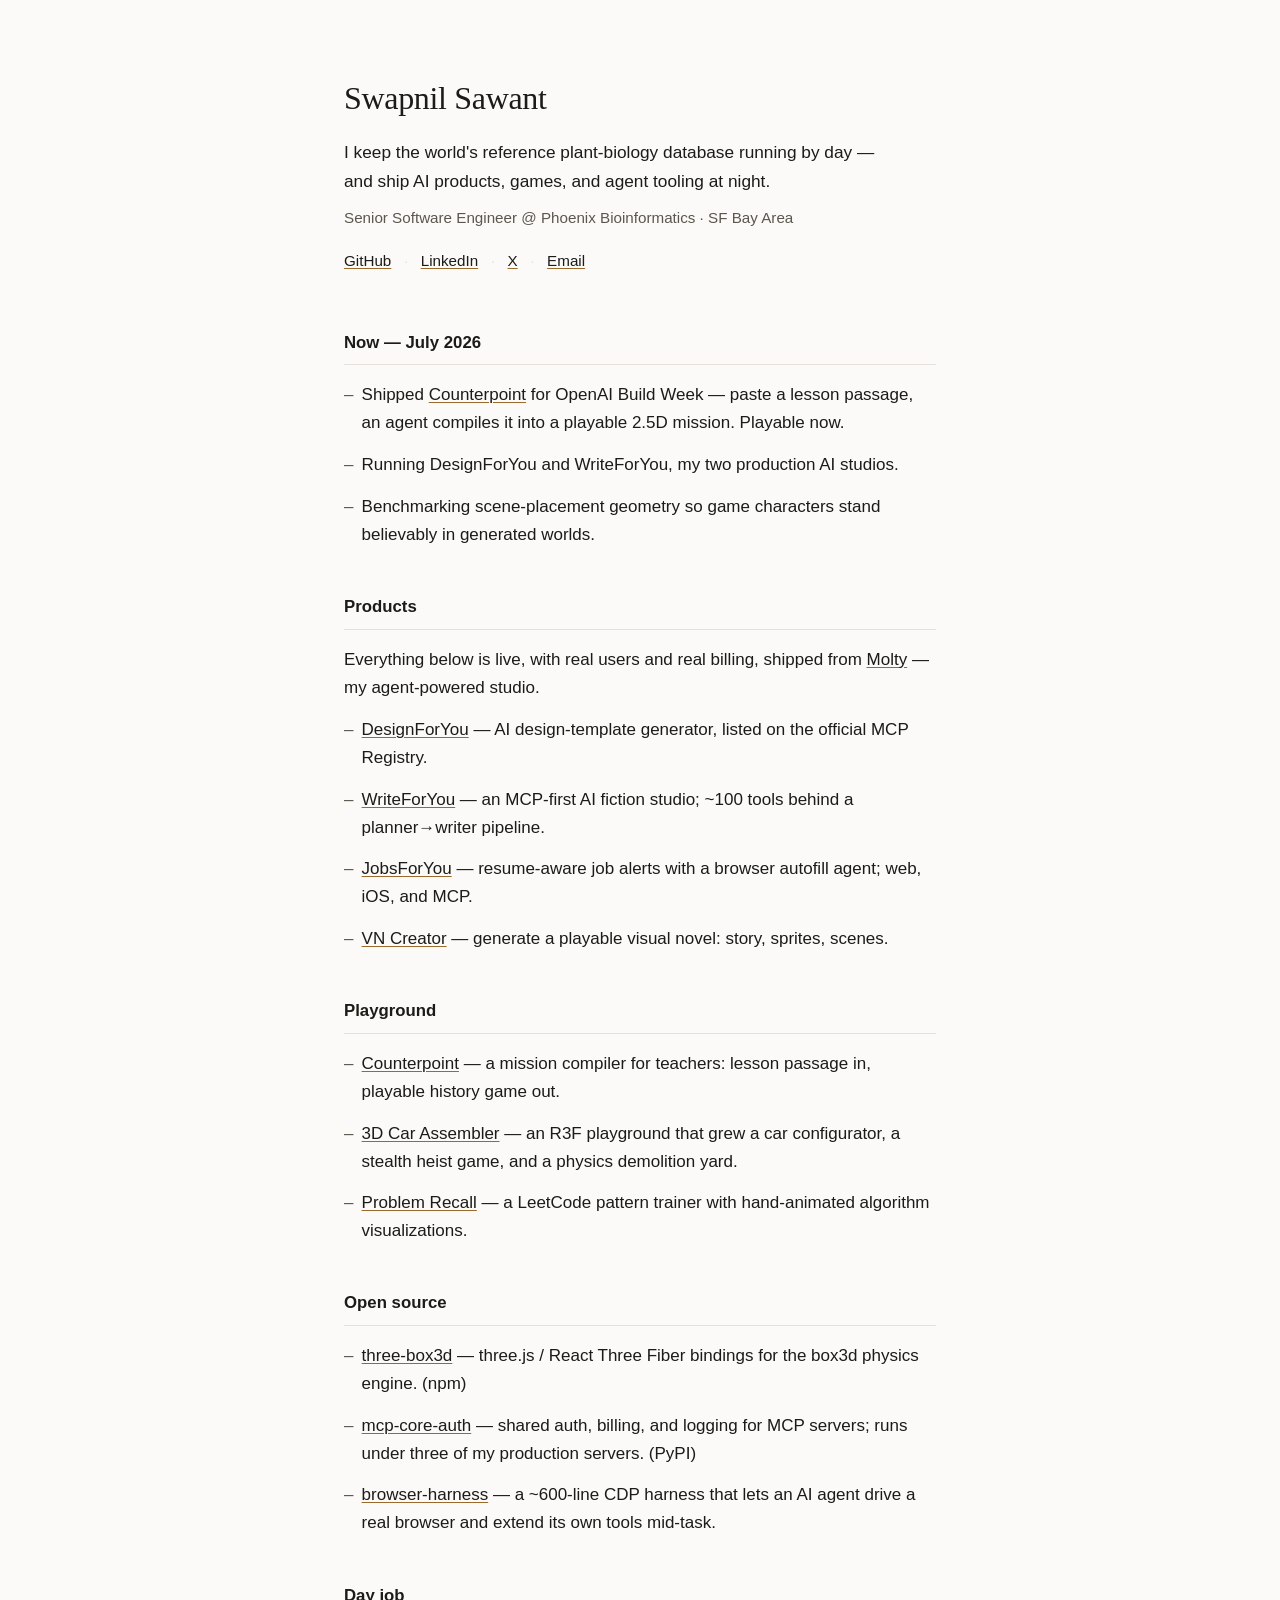
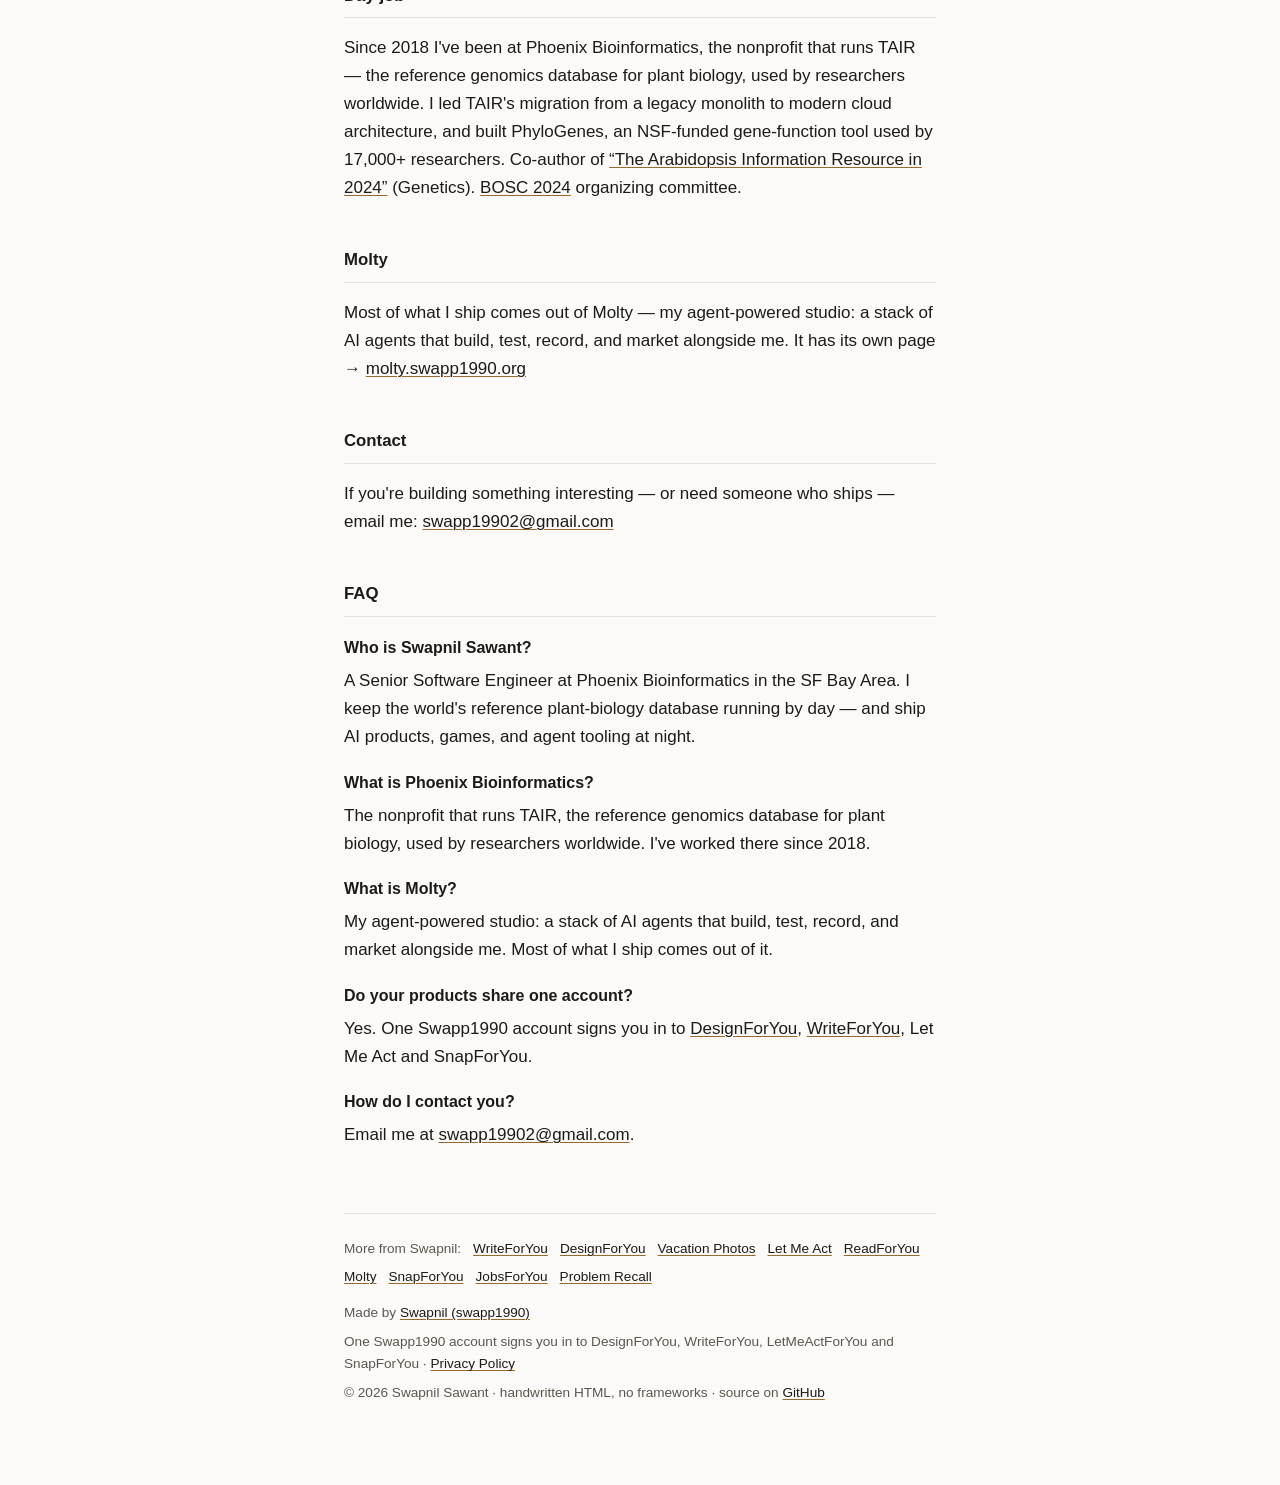
==== commit b35265c8: "seo2f: rename LetMeActForYou to Let Me Act in the FAQ" ====
--- a/index.html
+++ b/index.html
@@ -12,7 +12,7 @@
 {"@context":"https://schema.org","@type":"Person","name":"Swapnil Sawant","alternateName":"swapp1990","url":"https://swapp1990.org/","jobTitle":"Senior Software Engineer","worksFor":{"@type":"Organization","name":"Phoenix Bioinformatics"},"homeLocation":{"@type":"Place","name":"SF Bay Area"},"sameAs":["https://github.com/swapp1990","https://linkedin.com/in/swapnil-sawant-b038b480","https://x.com/swapp19902"]}
 </script>
 <script type="application/ld+json">
-{"@context":"https://schema.org","@type":"FAQPage","mainEntity":[{"@type":"Question","name":"Who is Swapnil Sawant?","acceptedAnswer":{"@type":"Answer","text":"A Senior Software Engineer at Phoenix Bioinformatics in the SF Bay Area. I keep the world's reference plant-biology database running by day — and ship AI products, games, and agent tooling at night."}},{"@type":"Question","name":"What is Phoenix Bioinformatics?","acceptedAnswer":{"@type":"Answer","text":"The nonprofit that runs TAIR, the reference genomics database for plant biology, used by researchers worldwide. I've worked there since 2018."}},{"@type":"Question","name":"What is Molty?","acceptedAnswer":{"@type":"Answer","text":"My agent-powered studio: a stack of AI agents that build, test, record, and market alongside me. Most of what I ship comes out of it."}},{"@type":"Question","name":"Do your products share one account?","acceptedAnswer":{"@type":"Answer","text":"Yes. One Swapp1990 account signs you in to DesignForYou, WriteForYou, LetMeActForYou and SnapForYou."}},{"@type":"Question","name":"How do I contact you?","acceptedAnswer":{"@type":"Answer","text":"Email me at swapp19902@gmail.com."}}]}
+{"@context":"https://schema.org","@type":"FAQPage","mainEntity":[{"@type":"Question","name":"Who is Swapnil Sawant?","acceptedAnswer":{"@type":"Answer","text":"A Senior Software Engineer at Phoenix Bioinformatics in the SF Bay Area. I keep the world's reference plant-biology database running by day — and ship AI products, games, and agent tooling at night."}},{"@type":"Question","name":"What is Phoenix Bioinformatics?","acceptedAnswer":{"@type":"Answer","text":"The nonprofit that runs TAIR, the reference genomics database for plant biology, used by researchers worldwide. I've worked there since 2018."}},{"@type":"Question","name":"What is Molty?","acceptedAnswer":{"@type":"Answer","text":"My agent-powered studio: a stack of AI agents that build, test, record, and market alongside me. Most of what I ship comes out of it."}},{"@type":"Question","name":"Do your products share one account?","acceptedAnswer":{"@type":"Answer","text":"Yes. One Swapp1990 account signs you in to DesignForYou, WriteForYou, Let Me Act and SnapForYou."}},{"@type":"Question","name":"How do I contact you?","acceptedAnswer":{"@type":"Answer","text":"Email me at swapp19902@gmail.com."}}]}
 </script>
 </head>
 <body>
@@ -97,7 +97,7 @@
   <h3>What is Molty?</h3>
   <p>My agent-powered studio: a stack of AI agents that build, test, record, and market alongside me. Most of what I ship comes out of it.</p>
   <h3>Do your products share one account?</h3>
-  <p>Yes. One Swapp1990 account signs you in to <a href="https://designforyou.swapp1990.org" target="_blank" rel="noopener">DesignForYou</a>, <a href="https://writer.swapp1990.org" target="_blank" rel="noopener">WriteForYou</a>, LetMeActForYou and SnapForYou.</p>
+  <p>Yes. One Swapp1990 account signs you in to <a href="https://designforyou.swapp1990.org" target="_blank" rel="noopener">DesignForYou</a>, <a href="https://writer.swapp1990.org" target="_blank" rel="noopener">WriteForYou</a>, Let Me Act and SnapForYou.</p>
   <h3>How do I contact you?</h3>
   <p>Email me at <a href="mailto:swapp19902@gmail.com">swapp19902@gmail.com</a>.</p>
 </section>
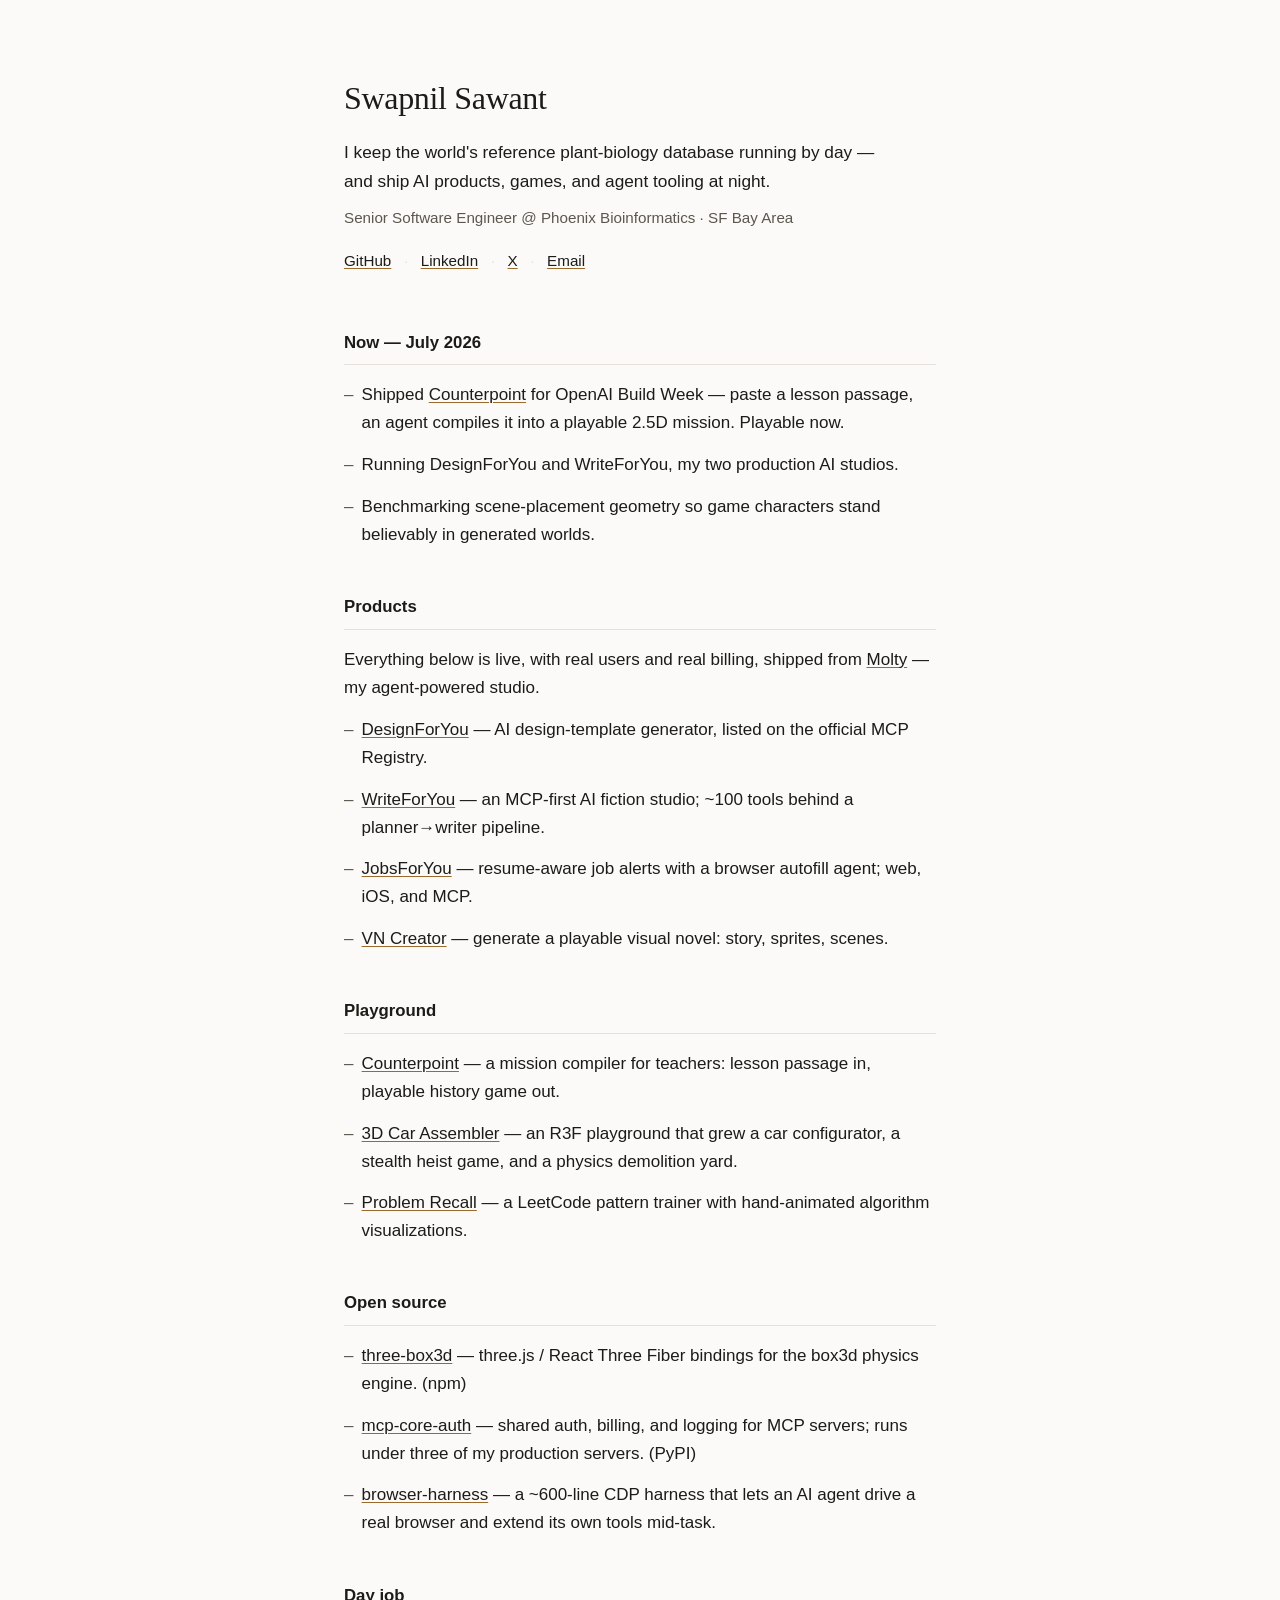
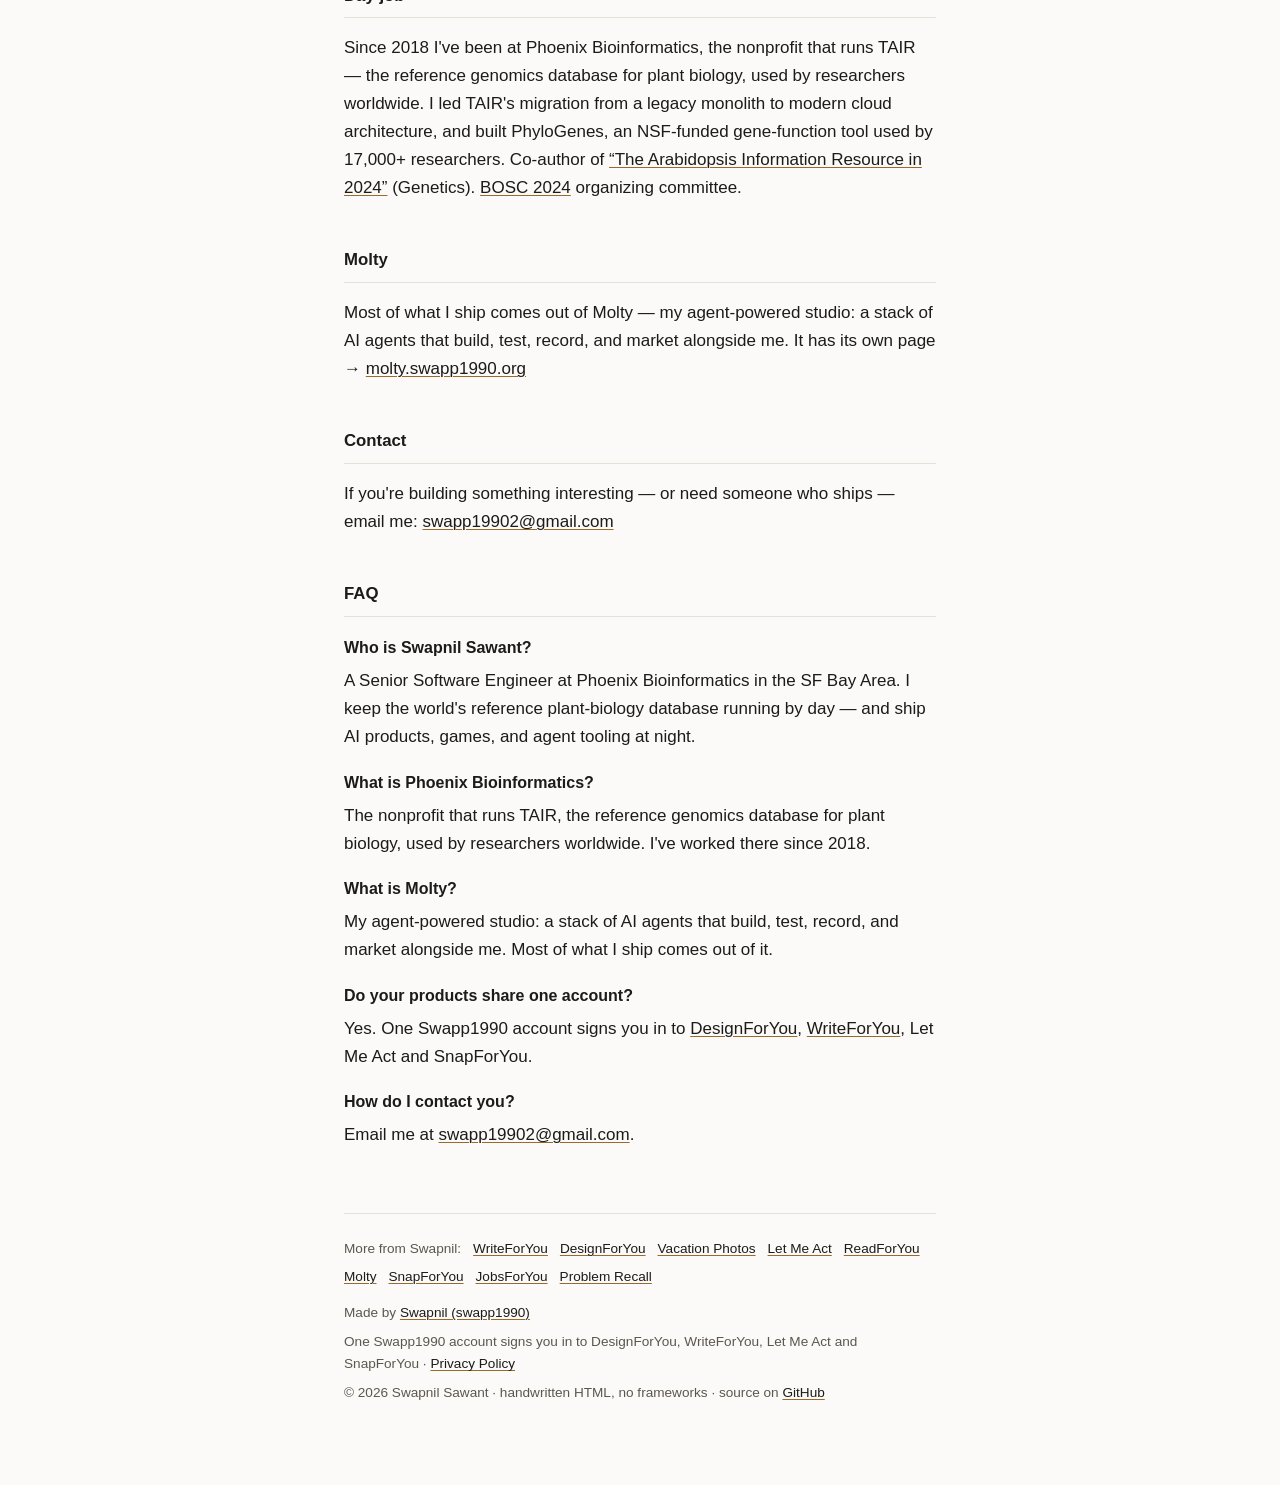
==== commit 6499482d: "seo2f: use Let Me Act in the footer account line" ====
--- a/index.html
+++ b/index.html
@@ -118,7 +118,7 @@
     <a href="https://leetcode.swapp1990.org/">Problem Recall</a>
   </nav>
   <p>Made by <a href="https://swapp1990.org/">Swapnil (swapp1990)</a></p>
-  <p>One Swapp1990 account signs you in to DesignForYou, WriteForYou, LetMeActForYou and SnapForYou &middot; <a href="/privacy/">Privacy Policy</a></p>
+  <p>One Swapp1990 account signs you in to DesignForYou, WriteForYou, Let Me Act and SnapForYou &middot; <a href="/privacy/">Privacy Policy</a></p>
   <p>&copy; 2026 Swapnil Sawant &middot; handwritten HTML, no frameworks &middot; source on <a href="https://github.com/swapp1990/swapp1990-site" target="_blank" rel="noopener">GitHub</a></p>
 </footer>
 
